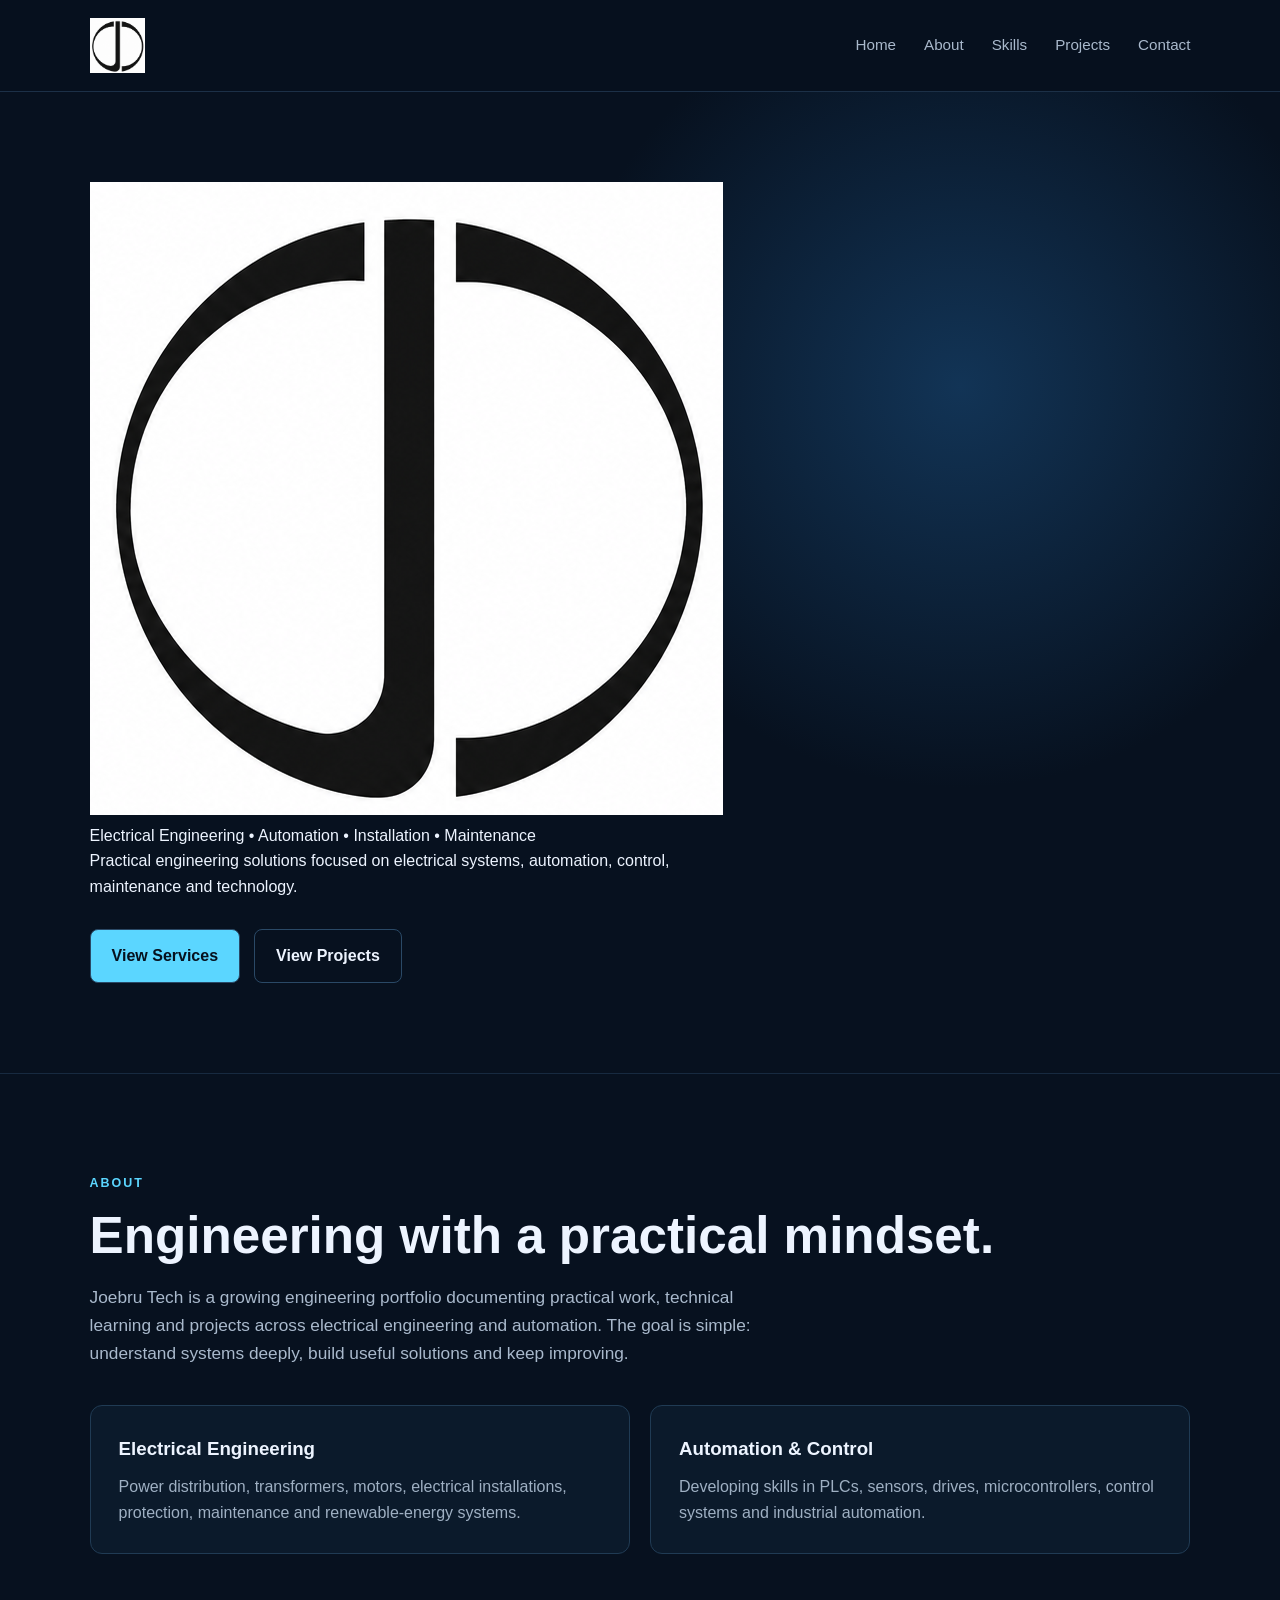
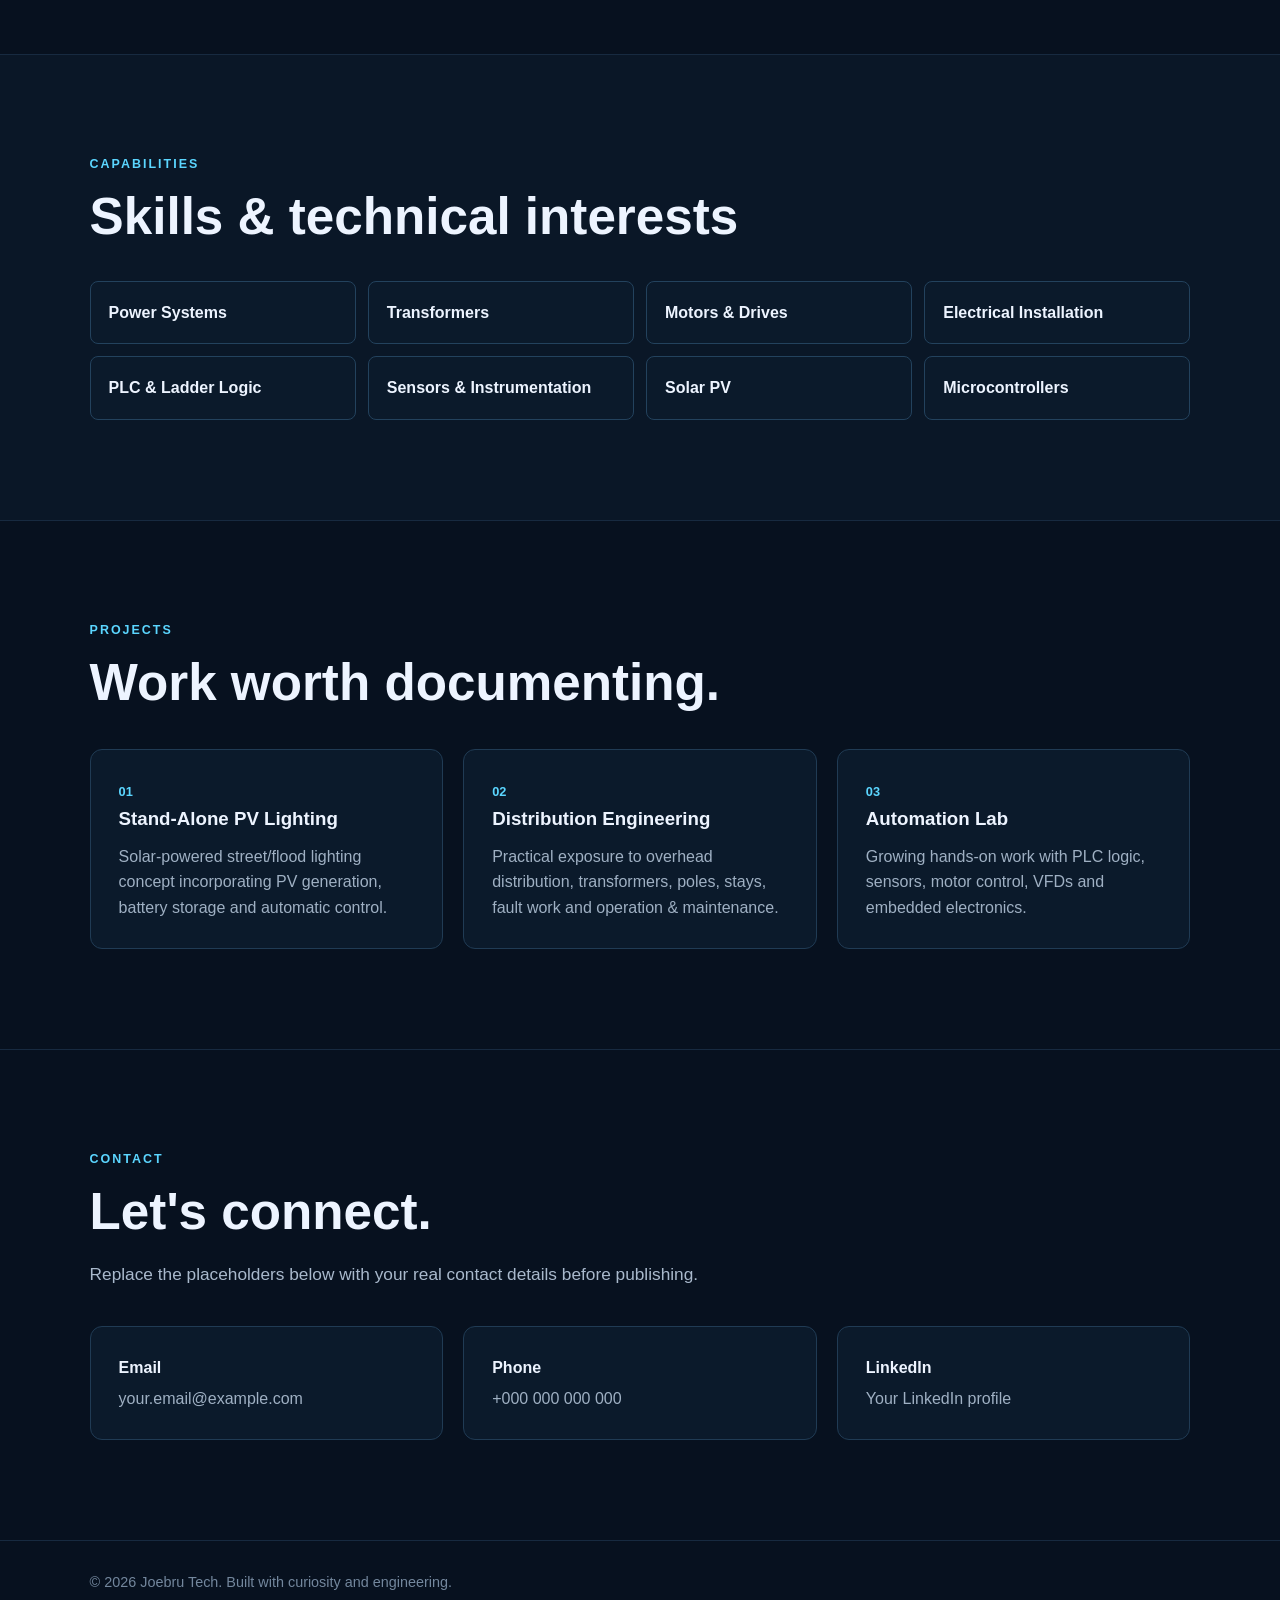
==== index.html @ b3795c92 "Update index.html" ====
<!DOCTYPE html>
<html lang="en">
<head>
  <meta charset="UTF-8">
  <meta name="viewport" content="width=device-width, initial-scale=1.0">
  <meta name="description" content="Joseph Oburu - Electrical Engineering and Automation through Joebru Tech. Explore electrical engineering, automation, installation, maintenance and engineering projects.">
  <title>Joseph Oburu | Joebru Tech - Electrical Engineering & Automation</title>
  <link rel="stylesheet" href="style.css">
</head>
<body>
  <header class="navbar">
  <a href="index.html" class="logo">
    <img src="logo.png" alt="Joseph Oburu - Joebru Tech" class="logo-img">
</a>
    <button class="menu-btn" aria-label="Toggle menu">☰</button>
    <nav id="nav">
      <a href="#home">Home</a>
      <a href="#about">About</a>
      <a href="#skills">Skills</a>
      <a href="#projects">Projects</a>
      <a href="#contact">Contact</a>
    </nav>
  </header>

  <main>
    <section id="home" class="hero">
    <div class="hero-content">

        <img src="logo.png"
             alt="Joseph Oburu - Joebru Tech"
             class="hero-logo">

        <p class="hero-intro">
            Electrical Engineering • Automation • Installation • Maintenance
        </p>

        <p class="hero-description">
            Practical engineering solutions focused on electrical systems,
            automation, control, maintenance and technology.
        </p>

        <div class="buttons">
            <a class="btn primary" href="#services">View Services</a>
            <a class="btn secondary" href="#projects">View Projects</a>
        </div>

    </div>
</section>

    <section id="about" class="section">
      <p class="eyebrow">ABOUT</p>
      <h2>Engineering with a practical mindset.</h2>
      <p class="section-intro">
        Joebru Tech is a growing engineering portfolio documenting practical work,
        technical learning and projects across electrical engineering and automation.
        The goal is simple: understand systems deeply, build useful solutions and keep improving.
      </p>
      <div class="cards two">
        <article class="card">
          <h3>Electrical Engineering</h3>
          <p>Power distribution, transformers, motors, electrical installations, protection, maintenance and renewable-energy systems.</p>
        </article>
        <article class="card">
          <h3>Automation & Control</h3>
          <p>Developing skills in PLCs, sensors, drives, microcontrollers, control systems and industrial automation.</p>
        </article>
      </div>
    </section>

    <section id="skills" class="section alt">
      <p class="eyebrow">CAPABILITIES</p>
      <h2>Skills & technical interests</h2>
      <div class="skill-grid">
        <div class="skill">Power Systems</div>
        <div class="skill">Transformers</div>
        <div class="skill">Motors & Drives</div>
        <div class="skill">Electrical Installation</div>
        <div class="skill">PLC & Ladder Logic</div>
        <div class="skill">Sensors & Instrumentation</div>
        <div class="skill">Solar PV</div>
        <div class="skill">Microcontrollers</div>
      </div>
    </section>

    <section id="projects" class="section">
      <p class="eyebrow">PROJECTS</p>
      <h2>Work worth documenting.</h2>
      <div class="project-grid">
        <article class="project">
          <span class="number">01</span>
          <h3>Stand-Alone PV Lighting</h3>
          <p>Solar-powered street/flood lighting concept incorporating PV generation, battery storage and automatic control.</p>
        </article>
        <article class="project">
          <span class="number">02</span>
          <h3>Distribution Engineering</h3>
          <p>Practical exposure to overhead distribution, transformers, poles, stays, fault work and operation & maintenance.</p>
        </article>
        <article class="project">
          <span class="number">03</span>
          <h3>Automation Lab</h3>
          <p>Growing hands-on work with PLC logic, sensors, motor control, VFDs and embedded electronics.</p>
        </article>
      </div>
    </section>

    <section id="contact" class="section contact">
      <p class="eyebrow">CONTACT</p>
      <h2>Let's connect.</h2>
      <p class="section-intro">Replace the placeholders below with your real contact details before publishing.</p>
      <div class="contact-grid">
        <a href="mailto:your.email@example.com" class="contact-item">
          <strong>Email</strong><span>your.email@example.com</span>
        </a>
        <a href="tel:+000000000000" class="contact-item">
          <strong>Phone</strong><span>+000 000 000 000</span>
        </a>
        <a href="#" class="contact-item">
          <strong>LinkedIn</strong><span>Your LinkedIn profile</span>
        </a>
      </div>
    </section>
  </main>

  <footer>
    <p>© <span id="year"></span> Joebru Tech. Built with curiosity and engineering.</p>
  </footer>

  <script src="script.js"></script>
</body>
</html>
---- style.css ----
* { box-sizing: border-box; margin: 0; padding: 0; }
html { scroll-behavior: smooth; }
body {
  font-family: Arial, Helvetica, sans-serif;
  background: #07111f;
  color: #edf4ff;
  line-height: 1.6;
}
a { color: inherit; text-decoration: none; }
.navbar {
  position: sticky; top: 0; z-index: 10;
  display: flex; align-items: center; justify-content: space-between;
  padding: 18px 7%;
  background: rgba(7,17,31,.92);
  border-bottom: 1px solid #1c3047;
  backdrop-filter: blur(12px);
}
.logo {
    font-size: 1.35rem;
    font-weight: 800;
    letter-spacing: .5px;
}

.logo img {
    width: 55px;
    height: 55px;
    object-fit: contain;
    display: block;
}
.logo span { color: #5bd6ff; }
nav { display: flex; gap: 28px; }
nav a { color: #a9b9cc; font-size: .95rem; }
nav a:hover { color: #5bd6ff; }
.menu-btn { display: none; background: none; border: 0; color: white; font-size: 1.6rem; }
.hero {
  min-height: 88vh; padding: 90px 7%;
  display: grid; grid-template-columns: 1.15fr .85fr;
  gap: 60px; align-items: center;
  background: radial-gradient(circle at 75% 30%, #123456 0, transparent 34%);
}
.eyebrow { color: #5bd6ff; font-size: .78rem; font-weight: 800; letter-spacing: 2px; margin-bottom: 14px; }
h1 { font-size: clamp(2.7rem, 6vw, 5.2rem); line-height: 1.03; max-width: 850px; }
h1 span { color: #5bd6ff; }
h2 { font-size: clamp(2rem, 4vw, 3.2rem); line-height: 1.1; margin-bottom: 20px; }
.lead, .section-intro { color: #a9b9cc; max-width: 700px; font-size: 1.08rem; }
.buttons { display: flex; gap: 14px; margin-top: 30px; flex-wrap: wrap; }
.btn { padding: 13px 21px; border-radius: 8px; font-weight: 700; border: 1px solid #2a4966; }
.primary { background: #5bd6ff; color: #06111e; }
.secondary { background: transparent; }
.hero-card {
  background: #0b1a2b; border: 1px solid #23425d; border-radius: 14px;
  padding: 28px; box-shadow: 0 20px 60px rgba(0,0,0,.25);
}
.terminal-top { display: flex; gap: 7px; margin-bottom: 25px; }
.terminal-top span { width: 10px; height: 10px; border-radius: 50%; background: #46617b; }
pre { white-space: pre-wrap; color: #b8d8ea; font-size: .95rem; }
.section { padding: 100px 7%; border-top: 1px solid #172a40; }
.section.alt { background: #0a1727; }
.cards.two, .project-grid, .contact-grid { display: grid; grid-template-columns: repeat(3, 1fr); gap: 20px; margin-top: 38px; }
.cards.two { grid-template-columns: repeat(2, 1fr); }
.card, .project, .contact-item {
  padding: 28px; background: #0b1a2b; border: 1px solid #203b54; border-radius: 12px;
}
.card h3, .project h3 { margin-bottom: 10px; }
.card p, .project p { color: #9fb0c3; }
.skill-grid { display: grid; grid-template-columns: repeat(4, 1fr); gap: 12px; margin-top: 35px; }
.skill { padding: 18px; border: 1px solid #23425d; background: #0b1a2b; border-radius: 8px; font-weight: 700; }
.number { color: #5bd6ff; font-weight: 800; font-size: .8rem; }
.contact-item { display: flex; flex-direction: column; gap: 5px; }
.contact-item span { color: #9fb0c3; }
footer { padding: 30px 7%; color: #73879d; border-top: 1px solid #172a40; font-size: .9rem; }
@media (max-width: 800px) {
  .menu-btn { display: block; }
  nav { display: none; position: absolute; top: 65px; left: 0; right: 0; padding: 20px 7%; background: #07111f; flex-direction: column; }
  nav.open { display: flex; }
  .hero { grid-template-columns: 1fr; padding-top: 65px; }
  .cards.two, .project-grid, .contact-grid, .skill-grid { grid-template-columns: 1fr; }
}
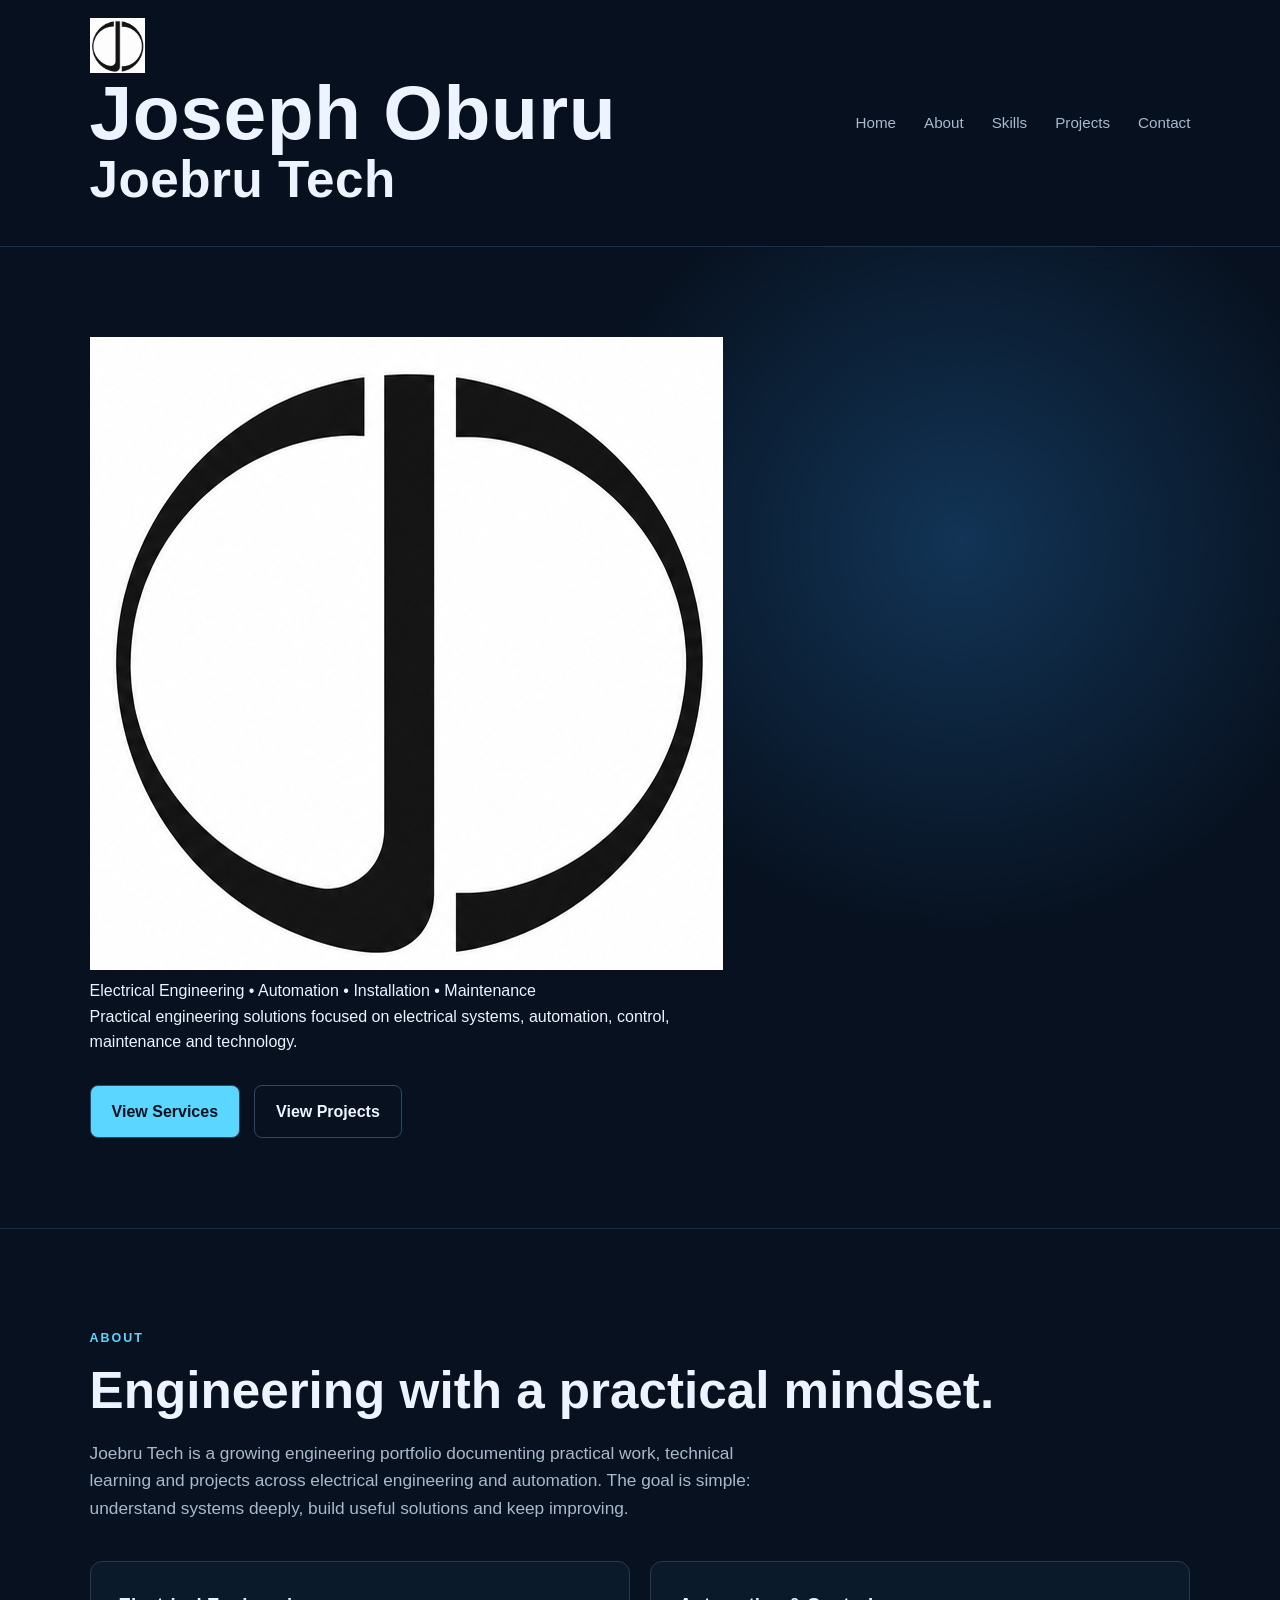
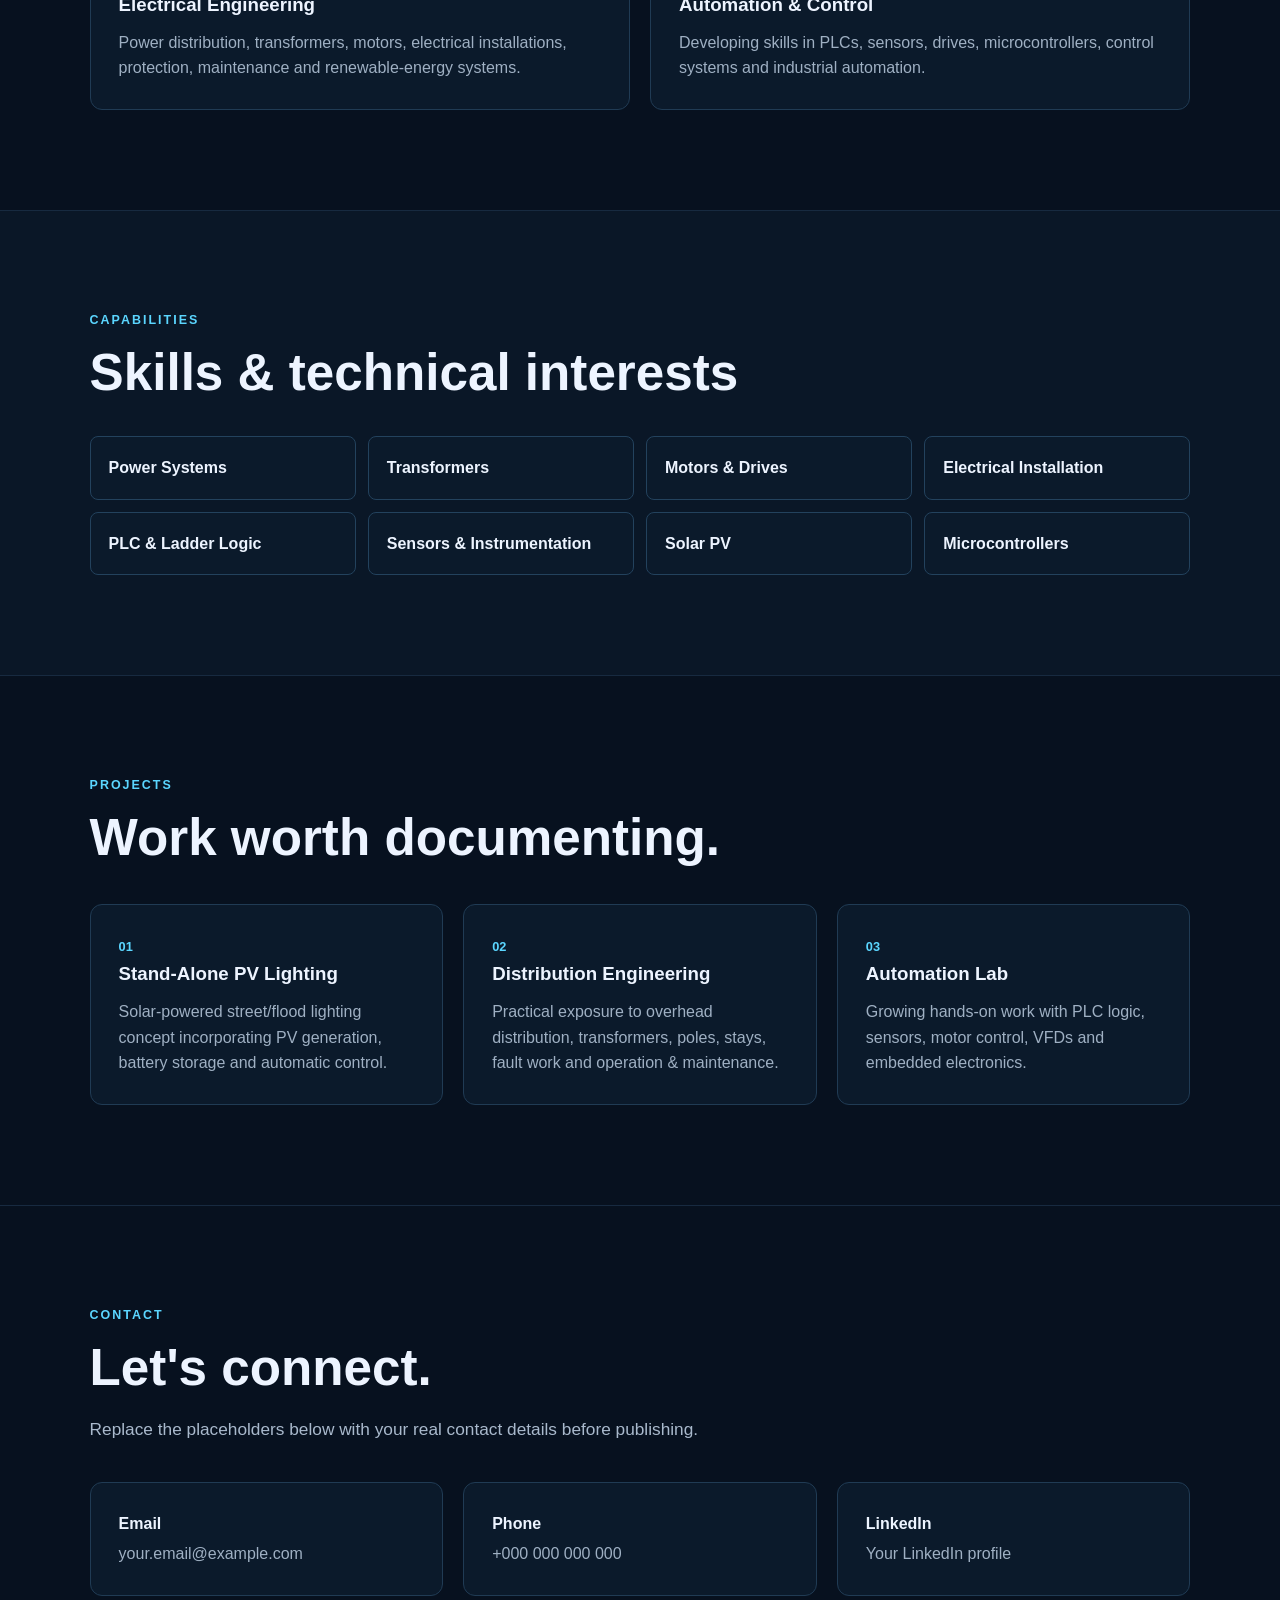
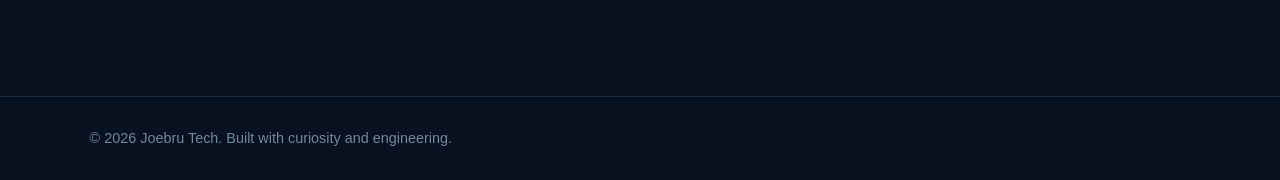
==== commit 12dc8878: "Refactor logo section to include hero branding Updated logo section with hero branding and headings." ====
--- a/index.html
+++ b/index.html
@@ -10,7 +10,14 @@
 <body>
   <header class="navbar">
   <a href="index.html" class="logo">
-    <img src="logo.png" alt="Joseph Oburu - Joebru Tech" class="logo-img">
+   <div class="hero-brand">
+    <img src="logo.png"
+         alt="Joseph Oburu - Joebru Tech"
+         class="hero-logo">
+
+    <h1>Joseph Oburu</h1>
+    <h2>Joebru Tech</h2>
+</div> 
 </a>
     <button class="menu-btn" aria-label="Toggle menu">☰</button>
     <nav id="nav">
--- a/style.css
+++ b/style.css
@@ -75,4 +75,109 @@
   nav.open { display: flex; }
   .hero { grid-template-columns: 1fr; padding-top: 65px; }
   .cards.two, .project-grid, .contact-grid, .skill-grid { grid-template-columns: 1fr; }
+  /* =========================
+   JOEBRU TECH HOME PAGE
+   ========================= */
+
+.hero {
+    min-height: calc(100vh - 70px);
+    display: flex;
+    align-items: center;
+    justify-content: center;
+    text-align: center;
+    padding: 60px 20px;
+    background: #ffffff;
 }
+
+.hero-content {
+    width: 100%;
+    max-width: 1000px;
+    margin: 0 auto;
+}
+
+.hero-logo {
+    display: block;
+    width: min(720px, 90vw);
+    height: auto;
+    margin: 0 auto 30px;
+    object-fit: contain;
+}
+
+.hero-intro {
+    font-size: 1.15rem;
+    font-weight: 600;
+    letter-spacing: 0.08em;
+    margin: 10px auto;
+    color: #222;
+}
+
+.hero-description {
+    max-width: 700px;
+    margin: 15px auto 30px;
+    line-height: 1.7;
+    color: #555;
+}
+
+.buttons {
+    display: flex;
+    justify-content: center;
+    gap: 15px;
+    flex-wrap: wrap;
+}
+
+.btn {
+    display: inline-block;
+    padding: 12px 24px;
+    text-decoration: none;
+    border-radius: 5px;
+    transition: 0.3s ease;
+}
+
+.btn.primary {
+    background: #111;
+    color: #fff;
+}
+
+.btn.secondary {
+    border: 1px solid #111;
+    color: #111;
+    background: #fff;
+}
+
+.btn:hover {
+    transform: translateY(-2px);
+}
+
+/* Mobile */
+@media (max-width: 600px) {
+
+    .hero {
+        min-height: calc(100vh - 60px);
+        padding: 40px 15px;
+    }
+
+    .hero-logo {
+        width: 94vw;
+        max-width: 520px;
+        margin-bottom: 20px;
+    }
+
+    .hero-intro {
+        font-size: 0.9rem;
+        letter-spacing: 0.04em;
+    }
+
+    .hero-description {
+        font-size: 0.95rem;
+    }
+
+    .buttons {
+        flex-direction: column;
+        align-items: center;
+    }
+
+    .btn {
+        width: 200px;
+    }
+}
+}
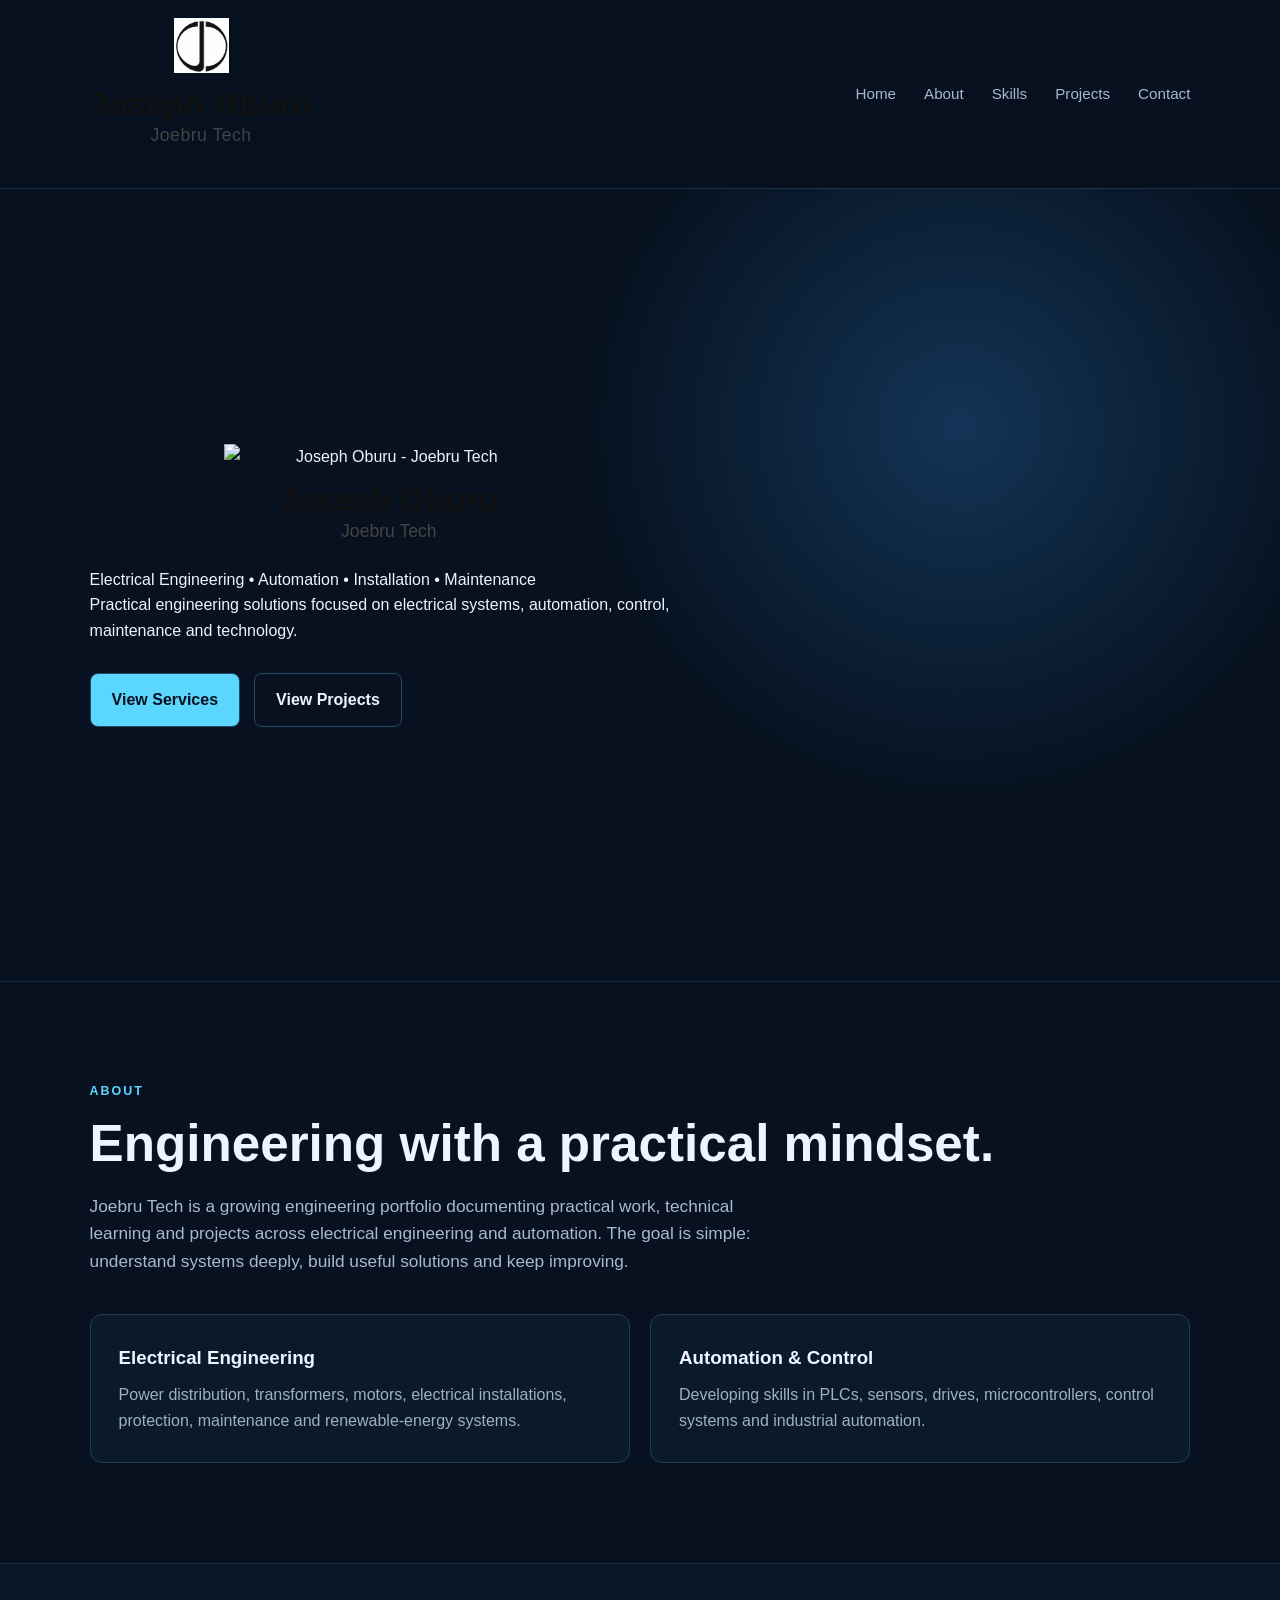
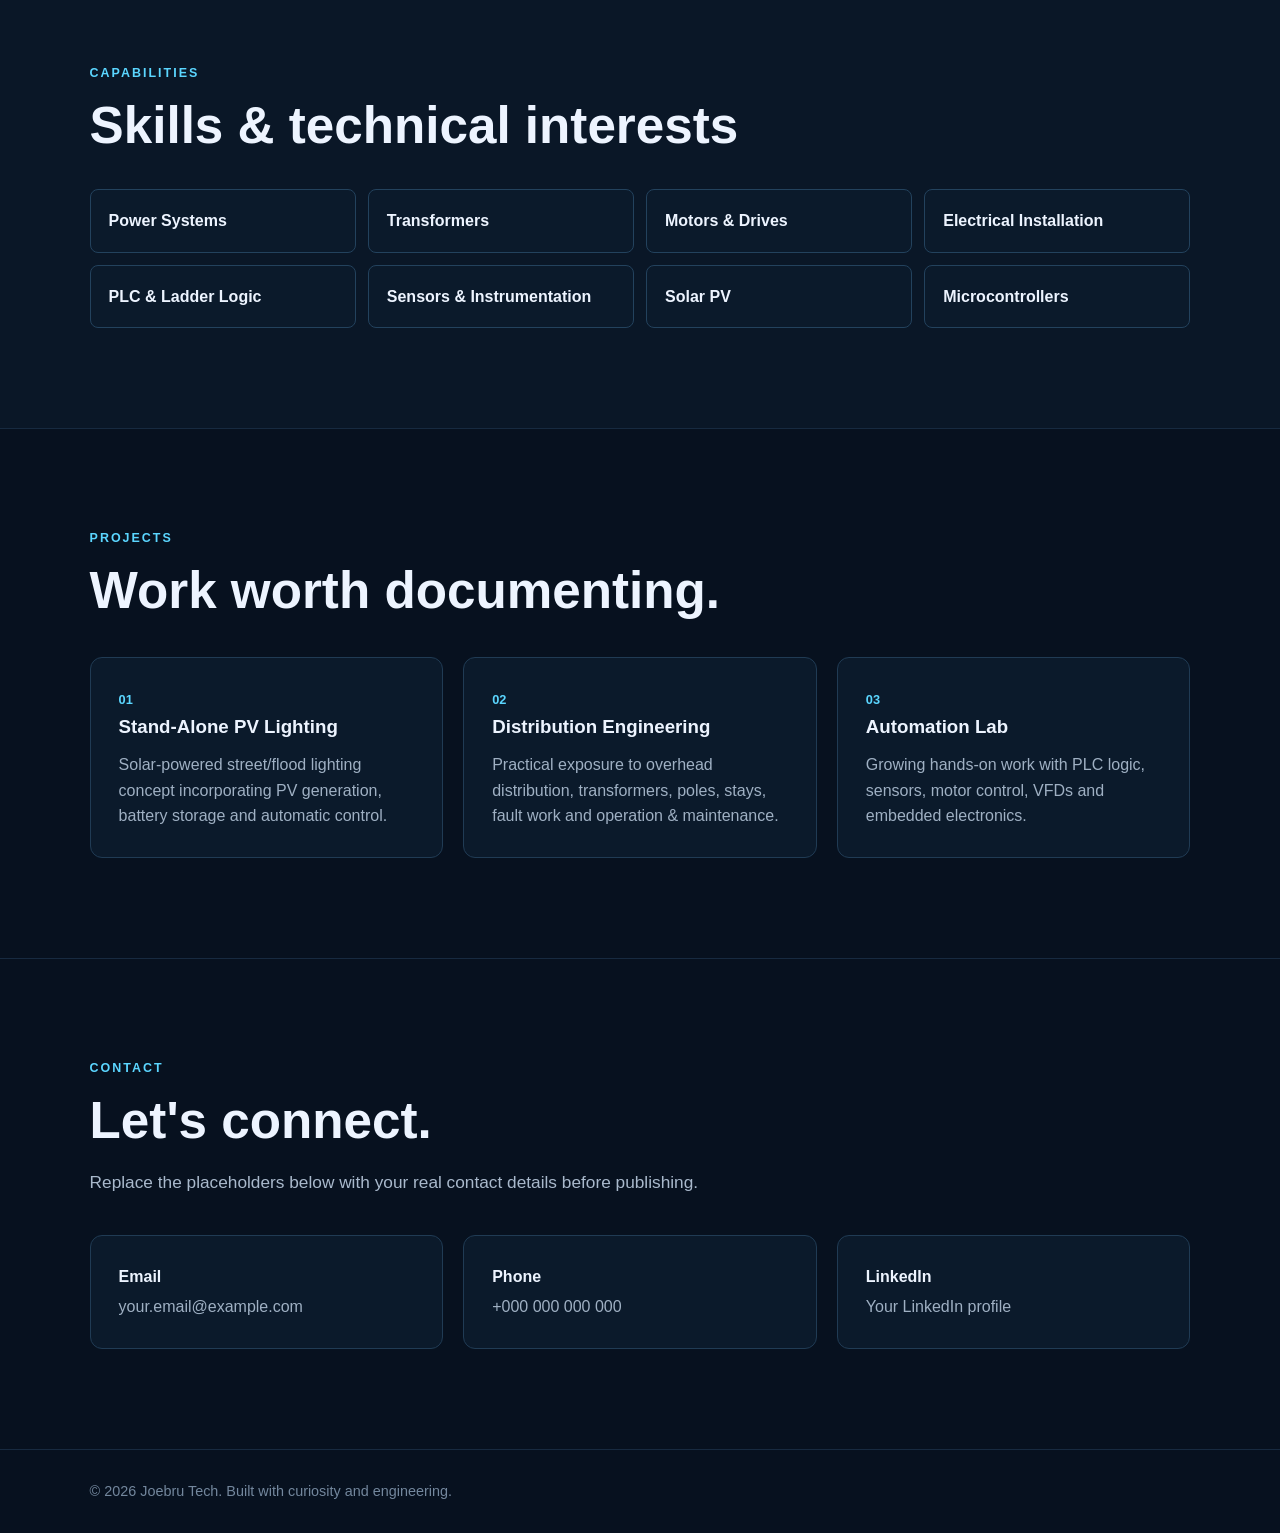
==== commit b49d2685: "Update logo path and restructure hero section" ====
--- a/index.html
+++ b/index.html
@@ -31,11 +31,20 @@
 
   <main>
     <section id="home" class="hero">
+
     <div class="hero-content">
 
-        <img src="logo.png"
-             alt="Joseph Oburu - Joebru Tech"
-             class="hero-logo">
+        <div class="hero-brand">
+
+            <img src="images/logo.png"
+                 alt="Joseph Oburu - Joebru Tech"
+                 class="hero-logo">
+
+            <h1>Joseph Oburu</h1>
+
+            <h2>Joebru Tech</h2>
+
+        </div>
 
         <p class="hero-intro">
             Electrical Engineering • Automation • Installation • Maintenance
@@ -47,13 +56,20 @@
         </p>
 
         <div class="buttons">
-            <a class="btn primary" href="#services">View Services</a>
-            <a class="btn secondary" href="#projects">View Projects</a>
+
+            <a class="btn primary" href="#services">
+                View Services
+            </a>
+
+            <a class="btn secondary" href="#projects">
+                View Projects
+            </a>
+
         </div>
 
     </div>
+
 </section>
-
     <section id="about" class="section">
       <p class="eyebrow">ABOUT</p>
       <h2>Engineering with a practical mindset.</h2>
--- a/style.css
+++ b/style.css
@@ -181,3 +181,76 @@
     }
 }
 }
+.hero-brand {
+    text-align: center;
+}
+
+.hero-logo {
+    display: block;
+    width: 330px;
+    max-width: 70vw;
+    height: auto;
+    margin: 0 auto 15px;
+}
+
+.hero-brand h1 {
+    margin: 5px 0;
+    font-size: 2rem;
+    font-weight: 700;
+    color: #111;
+}
+
+.hero-brand h2 {
+    margin: 0 0 25px;
+    font-size: 1.1rem;
+    font-weight: 500;
+    color: #444;
+}
+
+@media (max-width: 600px) {
+    .hero-logo {
+        width: 300px;
+        max-width: 75vw;
+    }
+
+    .hero-brand h1 {
+        font-size: 1.7rem;
+    }
+
+    .hero-brand h2 {
+        font-size: 1rem;
+    }
+}
+/* Navbar branding */
+.navbar .logo-text,
+.navbar .logo-text .name,
+.navbar .logo-text .brand {
+    color: #ffffff;
+}
+
+.navbar .logo-text .name {
+    font-weight: 700;
+}
+
+.navbar .logo-text .brand {
+    font-weight: 500;
+}
+.navbar .logo-mark img {
+    width: 55px;
+    height: 55px;
+    object-fit: contain;
+}
+.hero-brand h1 {
+    margin: 5px 0;
+    color: #111111;
+    font-size: 2rem;
+}
+
+.hero-brand h2 {
+    margin: 0 0 25px;
+    color: #444444;
+    font-size: 1.1rem;
+    font-weight: 500;
+}
+
+
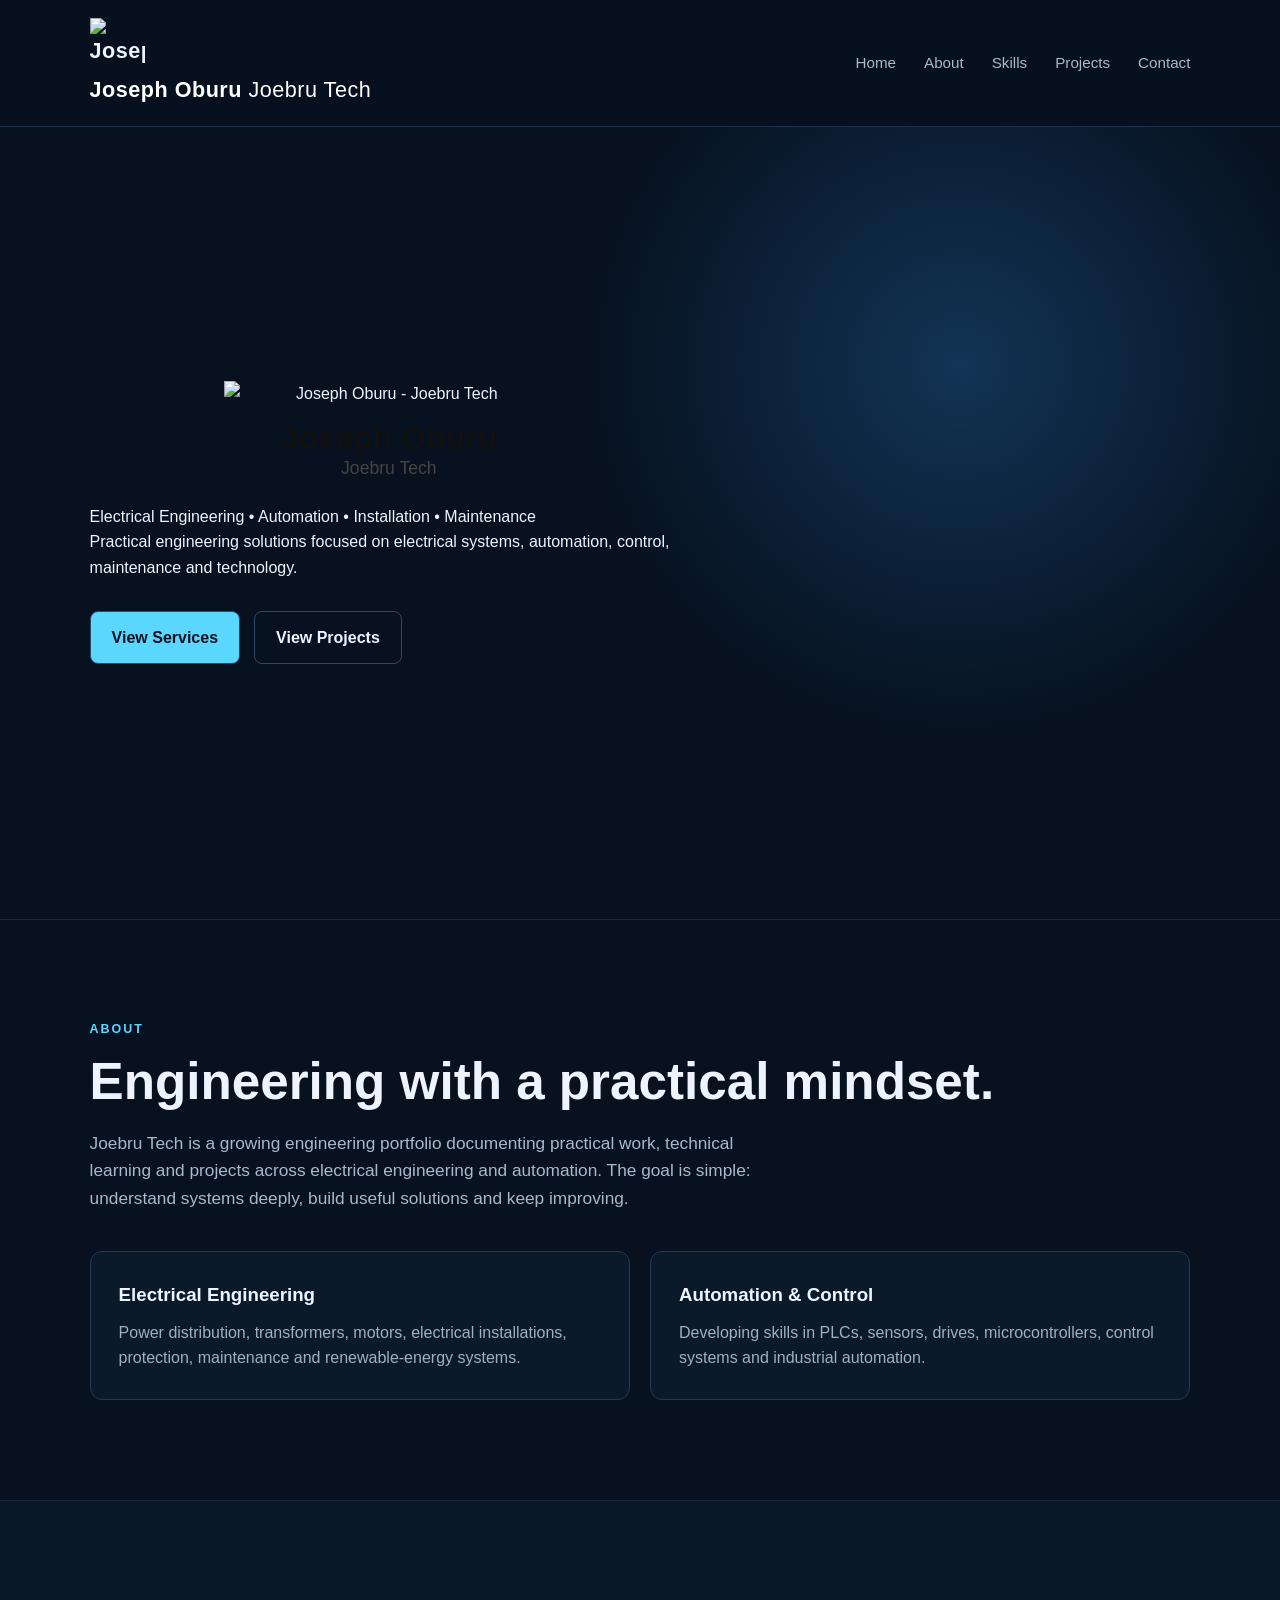
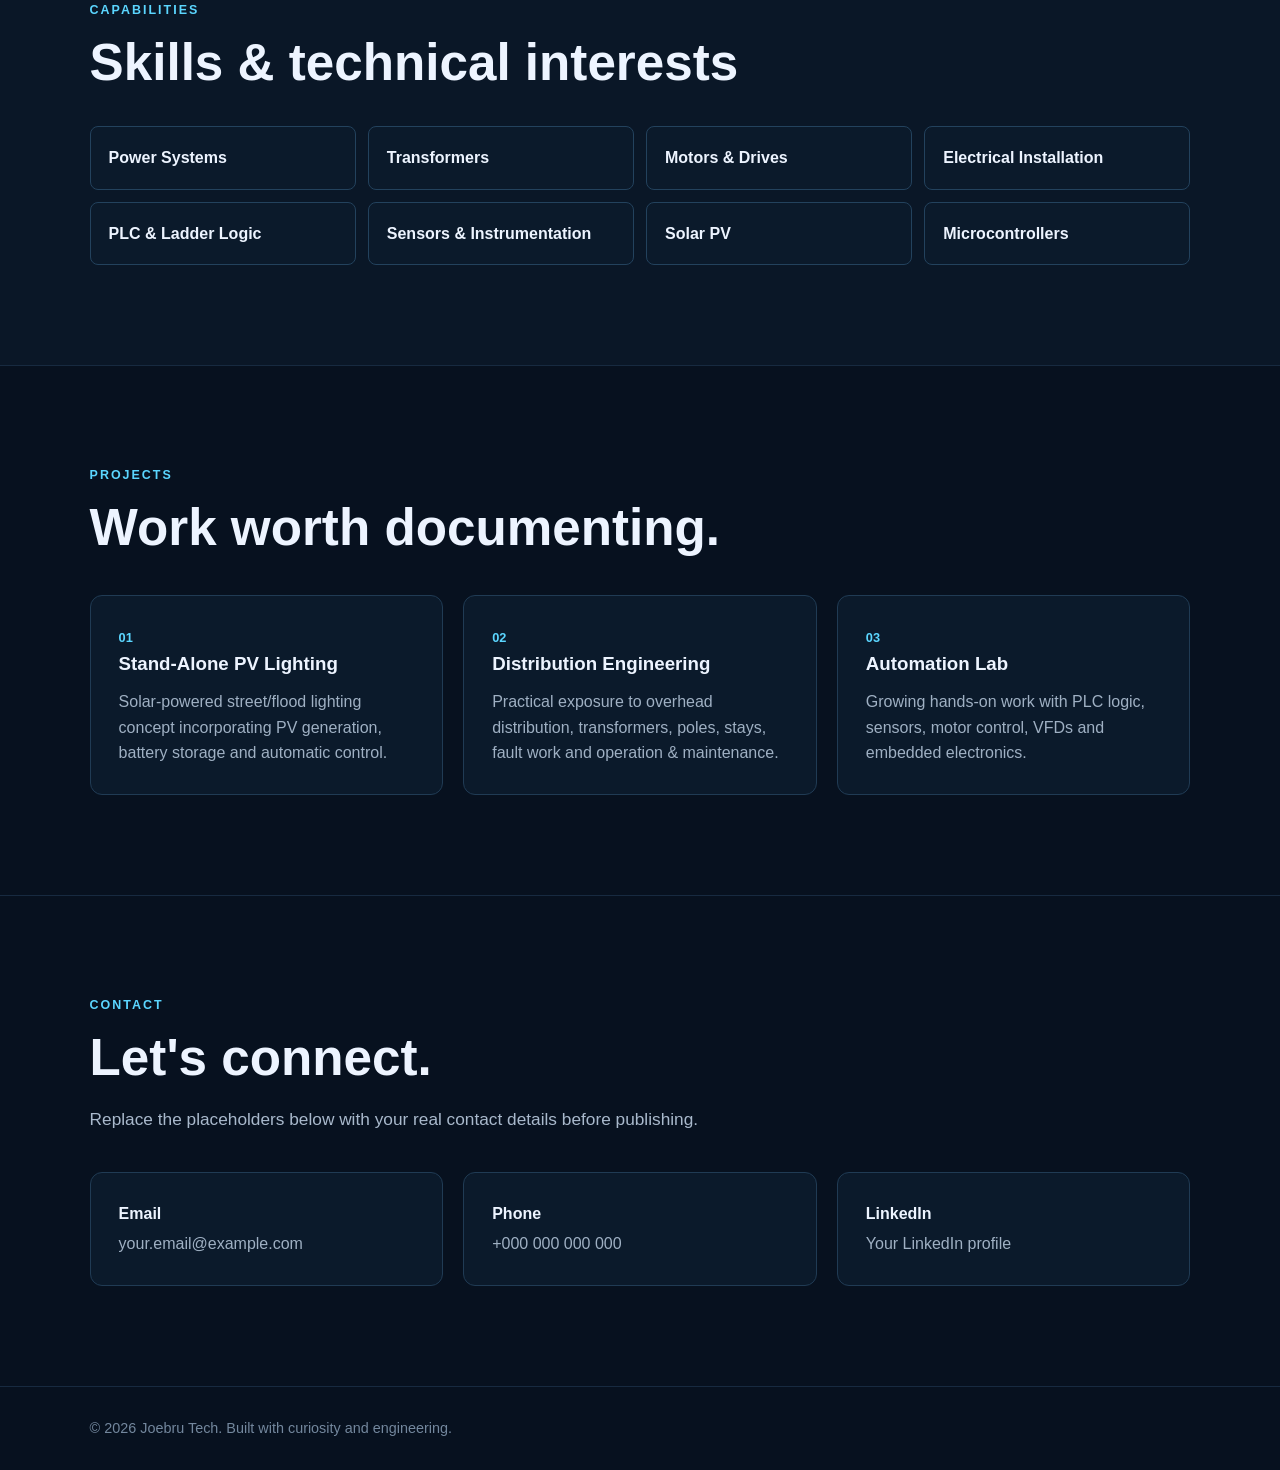
==== commit da2ed4df: "Update logo section and improve structure" ====
--- a/index.html
+++ b/index.html
@@ -9,15 +9,15 @@
 </head>
 <body>
   <header class="navbar">
-  <a href="index.html" class="logo">
-   <div class="hero-brand">
-    <img src="logo.png"
-         alt="Joseph Oburu - Joebru Tech"
-         class="hero-logo">
+  <a href="#home" class="logo">
+    <div class="logo-mark">
+        <img src="images/logo.png" alt="Joseph Oburu - Joebru Tech" class="logo-img">
+    </div>
 
-    <h1>Joseph Oburu</h1>
-    <h2>Joebru Tech</h2>
-</div> 
+    <div class="logo-text">
+        <span class="name">Joseph Oburu</span>
+        <span class="brand">Joebru Tech</span>
+    </div>
 </a>
     <button class="menu-btn" aria-label="Toggle menu">☰</button>
     <nav id="nav">
--- a/style.css
+++ b/style.css
@@ -252,5 +252,52 @@
     font-size: 1.1rem;
     font-weight: 500;
 }
-
-
+<section id="home" class="hero">
+
+    <div class="hero-content">
+
+        <div class="hero-brand">
+
+            <img src="images/logo.png"
+                 alt="Joseph Oburu - Joebru Tech"
+                 class="hero-logo">
+
+            <h1>Joseph Oburu</h1>
+
+            <h2>Joebru Tech</h2>
+
+        </div>
+
+        <p class="hero-intro">
+            Electrical Engineering • Automation • Installation • Maintenance
+        </p>
+
+        <p class="hero-description">
+            Practical engineering solutions focused on electrical systems,
+            automation, control, maintenance and technology.
+        </p>
+
+        <div class="buttons">
+
+            <a class="btn primary" href="#services">
+                View Services
+            </a>
+
+            <a class="btn secondary" href="#projects">
+                View Projects
+            </a>
+
+        </div>
+
+    </div>
+
+</section>
+
+
+
+
+
+
+
+
+
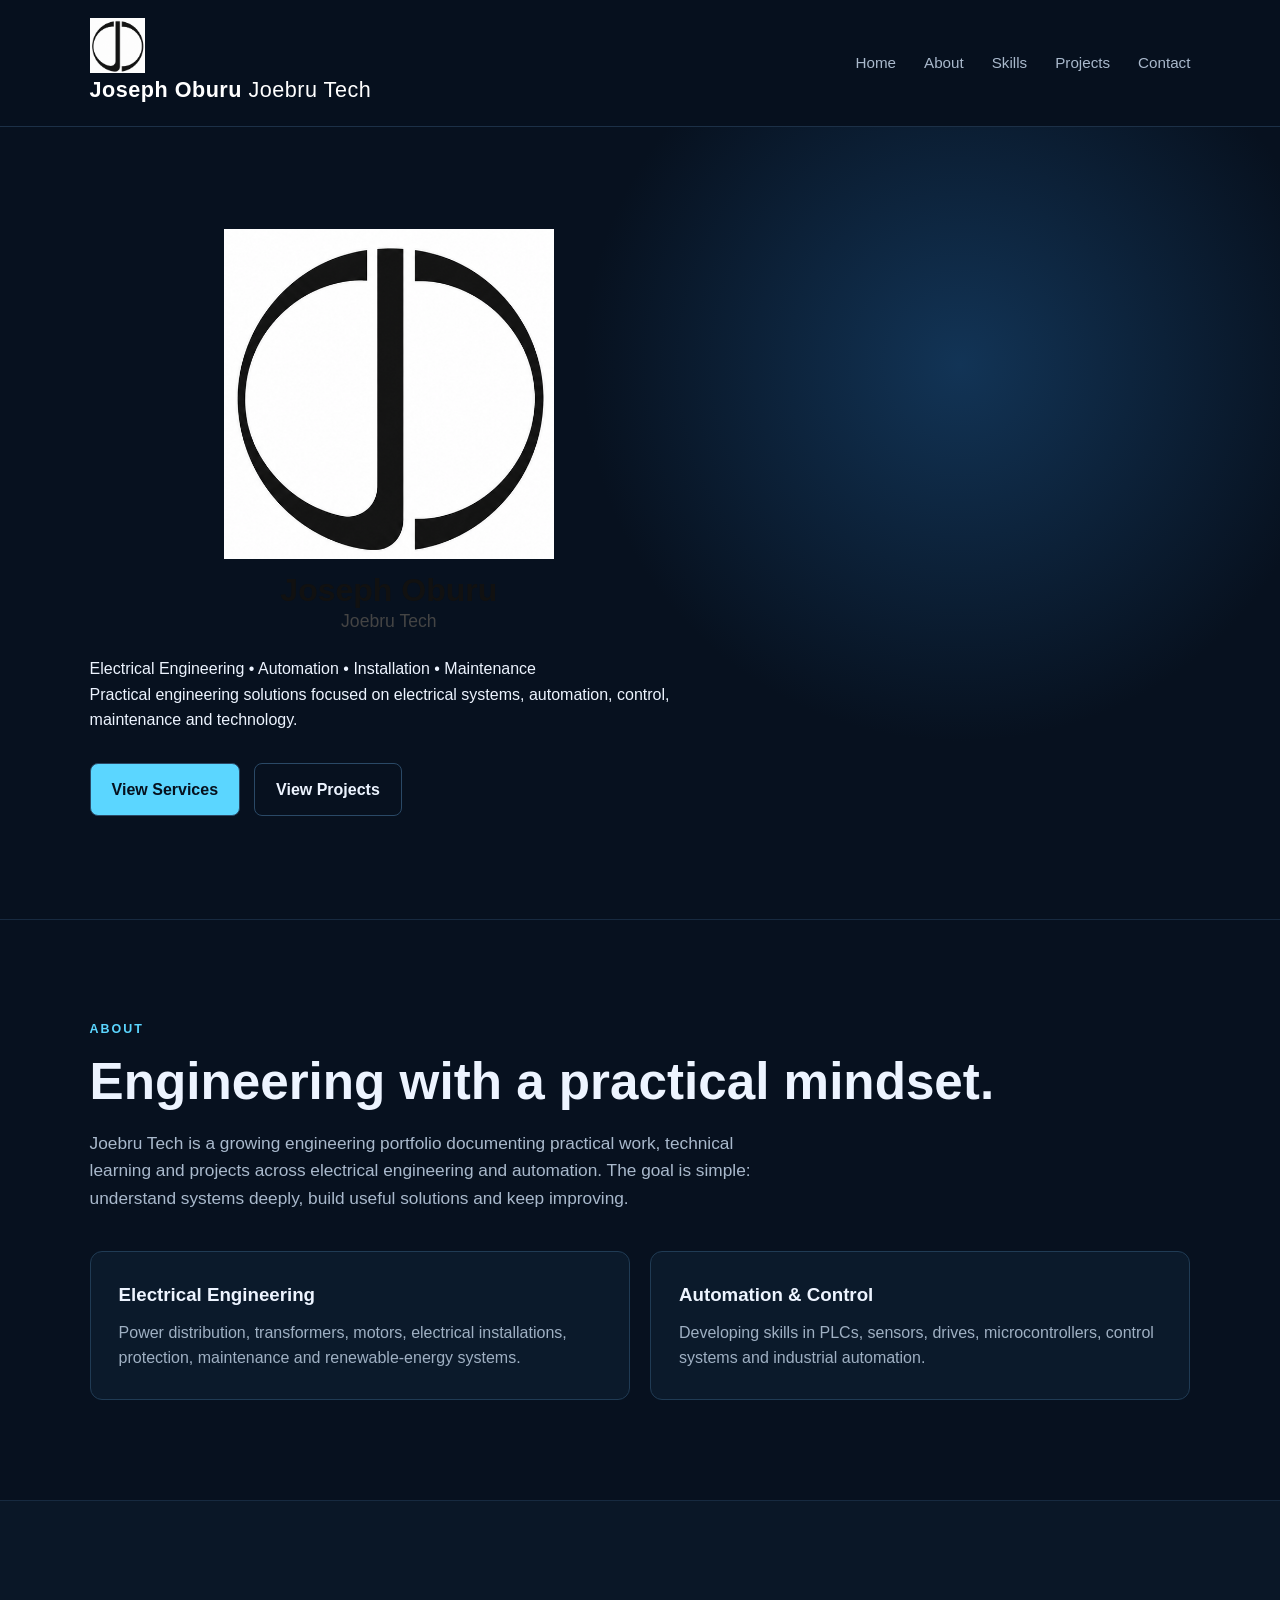
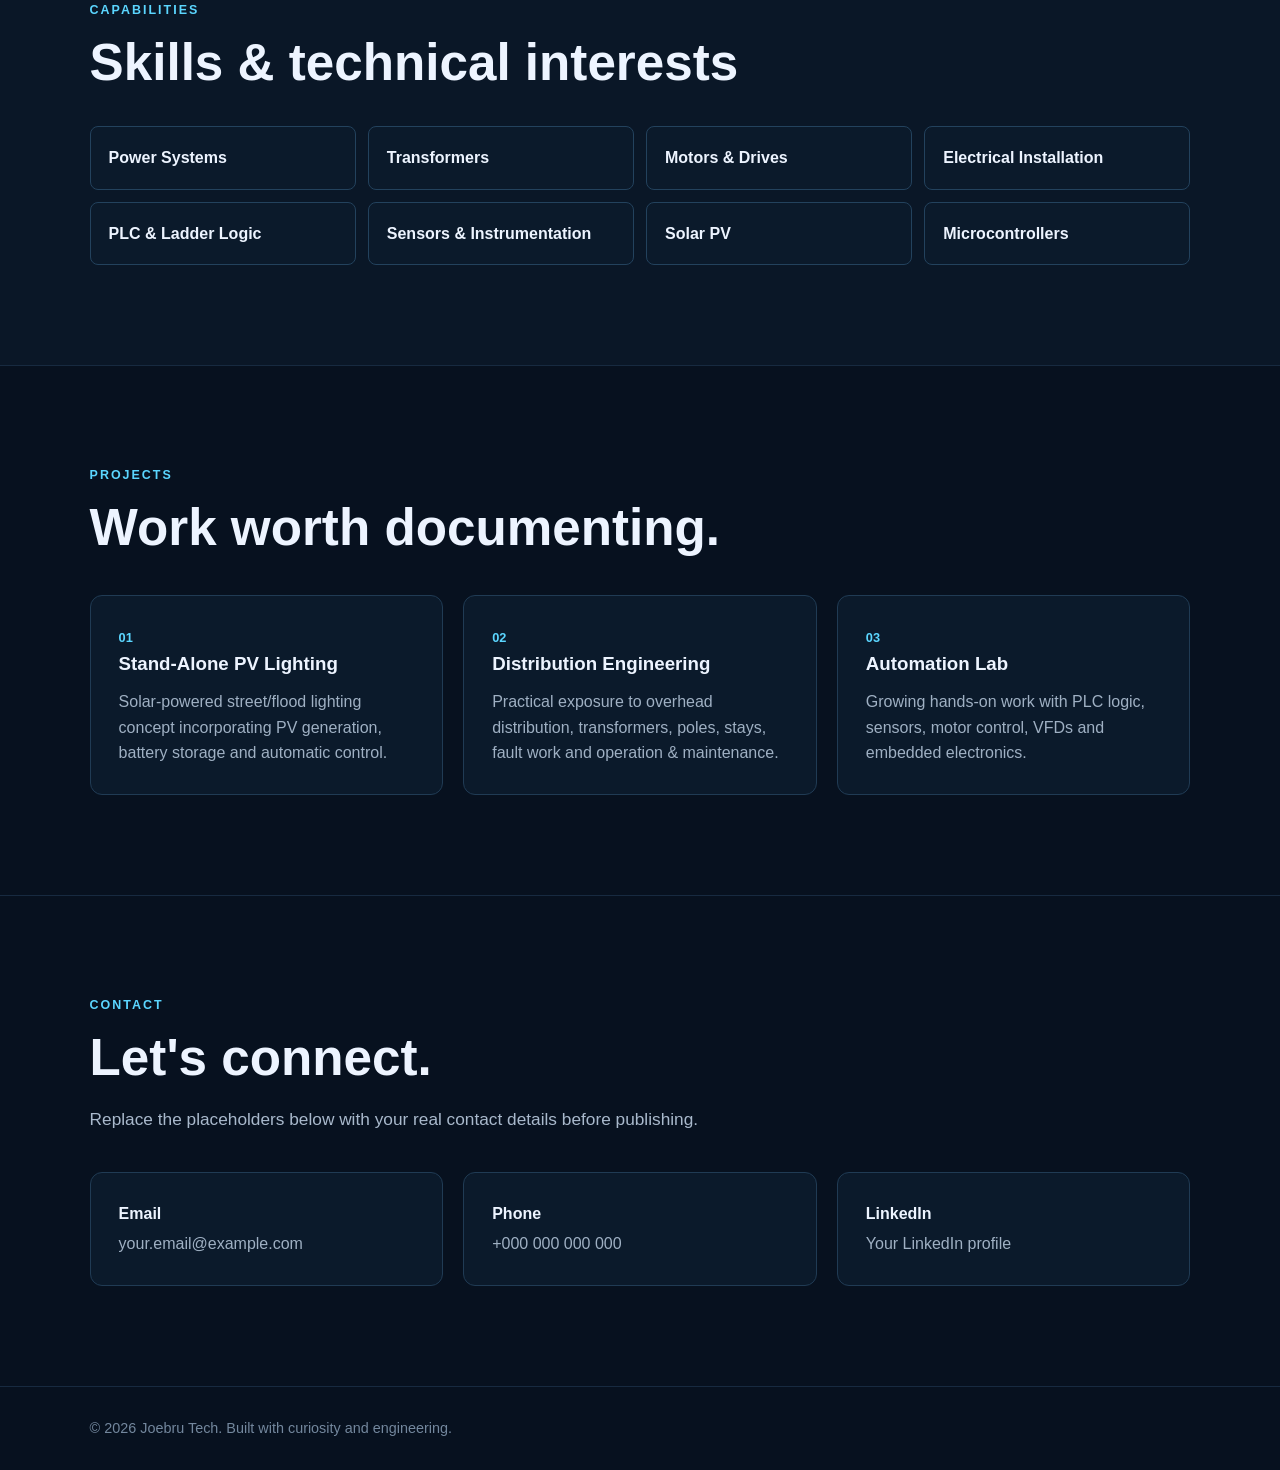
==== commit 4efde41e: "Update index.html" ====
--- a/index.html
+++ b/index.html
@@ -11,7 +11,7 @@
   <header class="navbar">
   <a href="#home" class="logo">
     <div class="logo-mark">
-        <img src="images/logo.png" alt="Joseph Oburu - Joebru Tech" class="logo-img">
+        <img src="logo.png" alt="Joseph Oburu - Joebru Tech" class="logo-img">
     </div>
 
     <div class="logo-text">
@@ -36,7 +36,7 @@
 
         <div class="hero-brand">
 
-            <img src="images/logo.png"
+            <img src="logo.png"
                  alt="Joseph Oburu - Joebru Tech"
                  class="hero-logo">
 
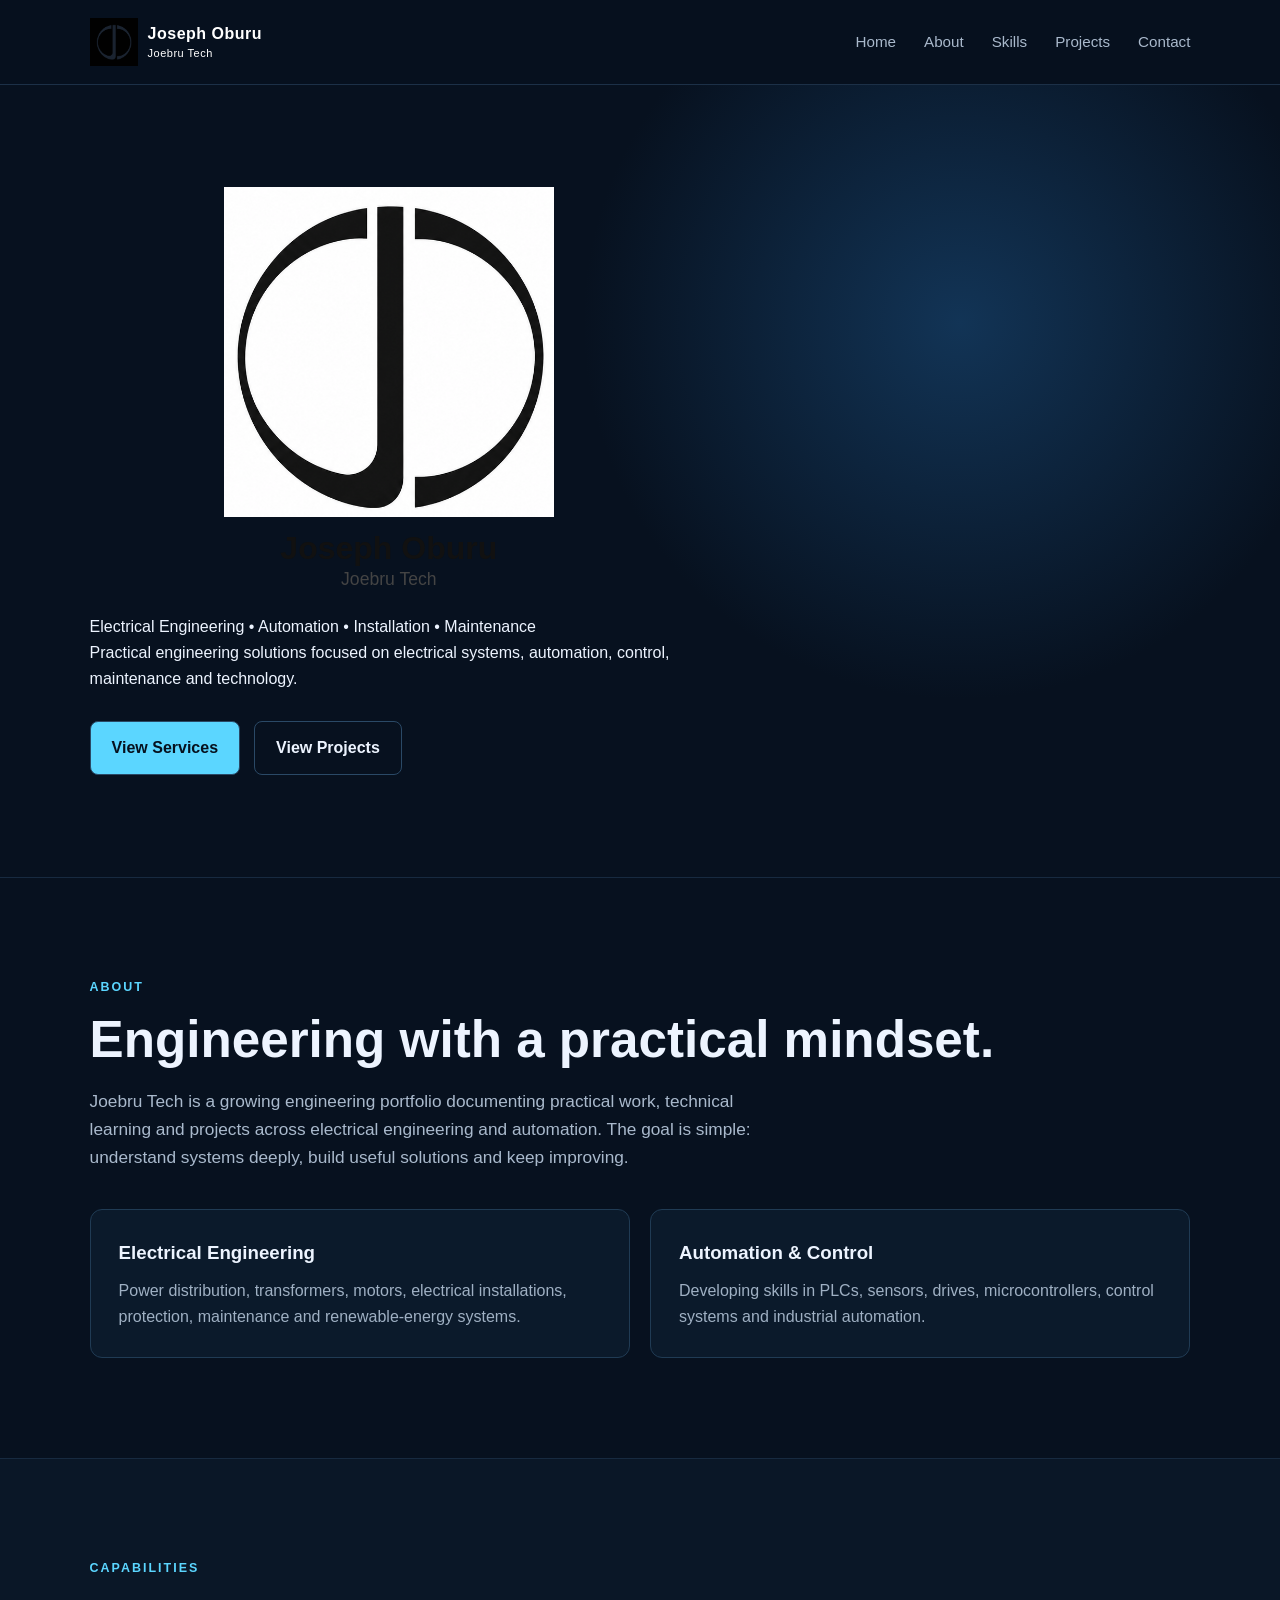
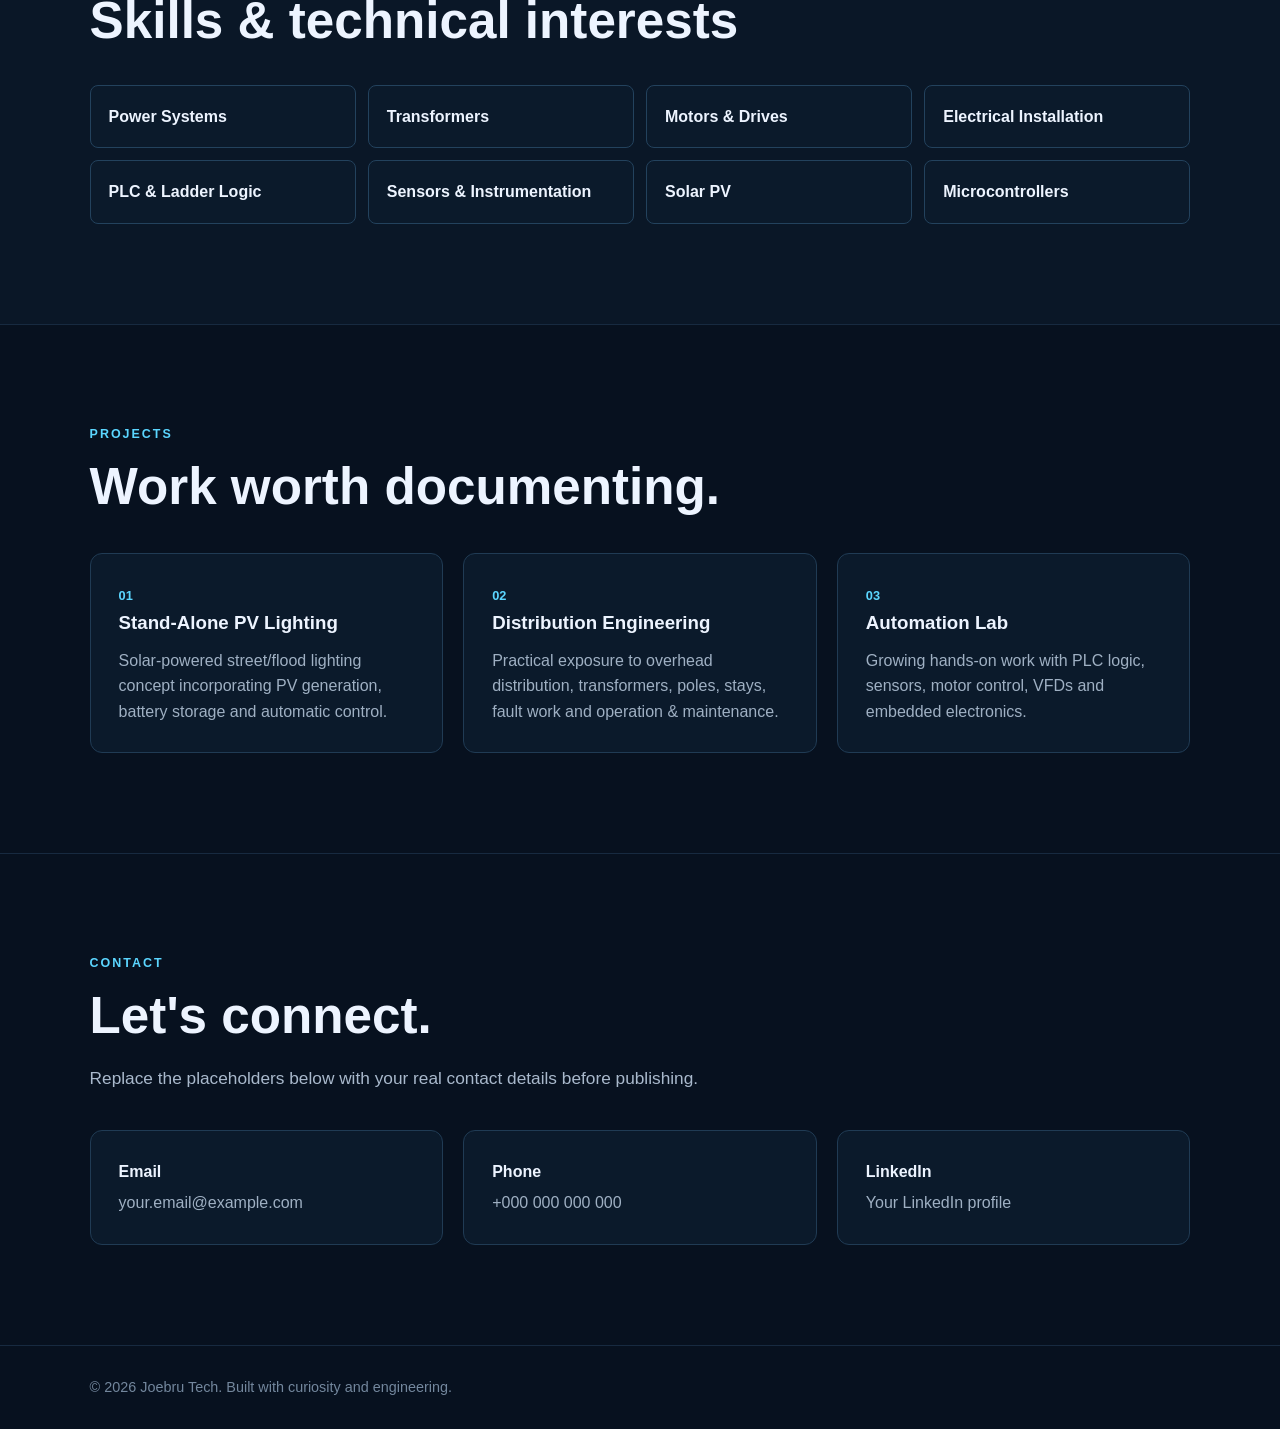
==== commit 648f85ea: "Update index.html" ====
--- a/index.html
+++ b/index.html
@@ -36,7 +36,7 @@
 
         <div class="hero-brand">
 
-            <img src="logo.png"
+            <img src="logo.png2"
                  alt="Joseph Oburu - Joebru Tech"
                  class="hero-logo">
 
--- a/style.css
+++ b/style.css
@@ -292,12 +292,126 @@
     </div>
 
 </section>
-
-
-
-
-
-
-
-
-
+/* FINAL NAVBAR BRANDING */
+
+.navbar .logo {
+    display: flex;
+    align-items: center;
+    gap: 10px;
+}
+
+.navbar .logo-mark {
+    width: 48px;
+    height: 48px;
+    flex-shrink: 0;
+}
+
+.navbar .logo-img {
+    width: 48px;
+    height: 48px;
+    object-fit: contain;
+}
+
+.navbar .logo-text {
+    display: flex;
+    flex-direction: column;
+    justify-content: center;
+    line-height: 1.2;
+}
+
+.navbar .logo-text .name {
+    display: block;
+    color: #ffffff !important;
+    font-size: 15px;
+    font-weight: 700;
+}
+
+.navbar .logo-text .brand {
+    display: block;
+    color: #ffffff !important;
+    font-size: 11px;
+    font-weight: 400;
+    margin-top: 2px;
+}
+@media (max-width: 600px) {
+
+    .navbar .logo-mark {
+        width: 45px;
+        height: 45px;
+    }
+
+    .navbar .logo-img {
+        width: 45px;
+        height: 45px;
+    }
+
+    .navbar .logo-text .name {
+        font-size: 14px;
+    }
+
+    .navbar .logo-text .brand {
+        font-size: 10px;
+    }
+}
+/* NAVBAR BRANDING FIX */
+
+.navbar .logo {
+    display: flex !important;
+    align-items: center !important;
+    gap: 10px !important;
+}
+
+.navbar .logo-mark {
+    width: 48px !important;
+    height: 48px !important;
+    flex-shrink: 0 !important;
+}
+
+.navbar .logo-mark img {
+    width: 100% !important;
+    height: 100% !important;
+    object-fit: contain !important;
+}
+
+.navbar .logo-text {
+    display: flex !important;
+    flex-direction: column !important;
+    align-items: flex-start !important;
+    justify-content: center !important;
+    line-height: 1.2 !important;
+}
+
+.navbar .logo-text .name {
+    display: block !important;
+    color: white !important;
+    font-size: 16px !important;
+    font-weight: 700 !important;
+}
+
+.navbar .logo-text .brand {
+    display: block !important;
+    color: white !important;
+    font-size: 11px !important;
+    font-weight: 400 !important;
+    margin-top: 3px !important;
+}
+/* REMOVE LOGO WHITE BOX IN NAVBAR */
+
+.navbar .logo-mark {
+    background: transparent !important;
+    border: none !important;
+}
+
+.navbar .logo-mark img {
+    background: transparent !important;
+    mix-blend-mode: multiply;
+}
+
+
+
+
+
+
+
+
+
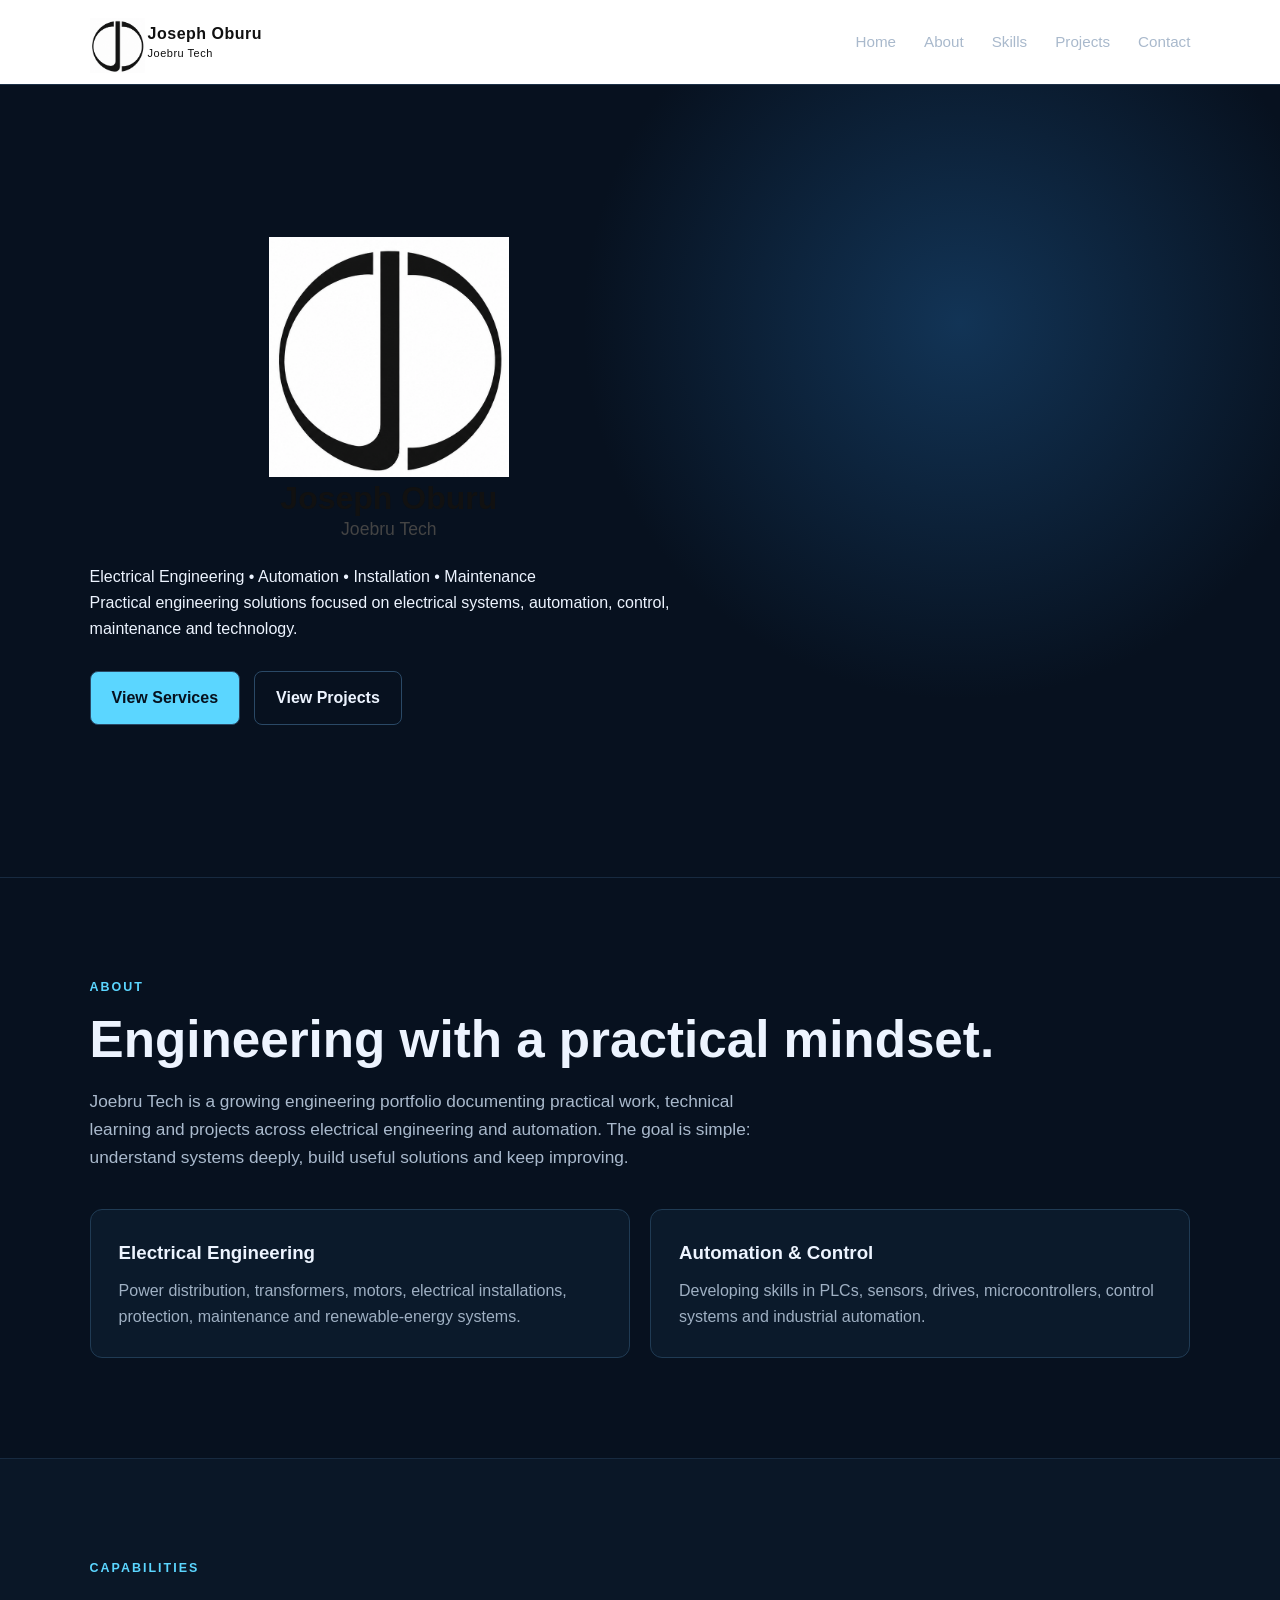
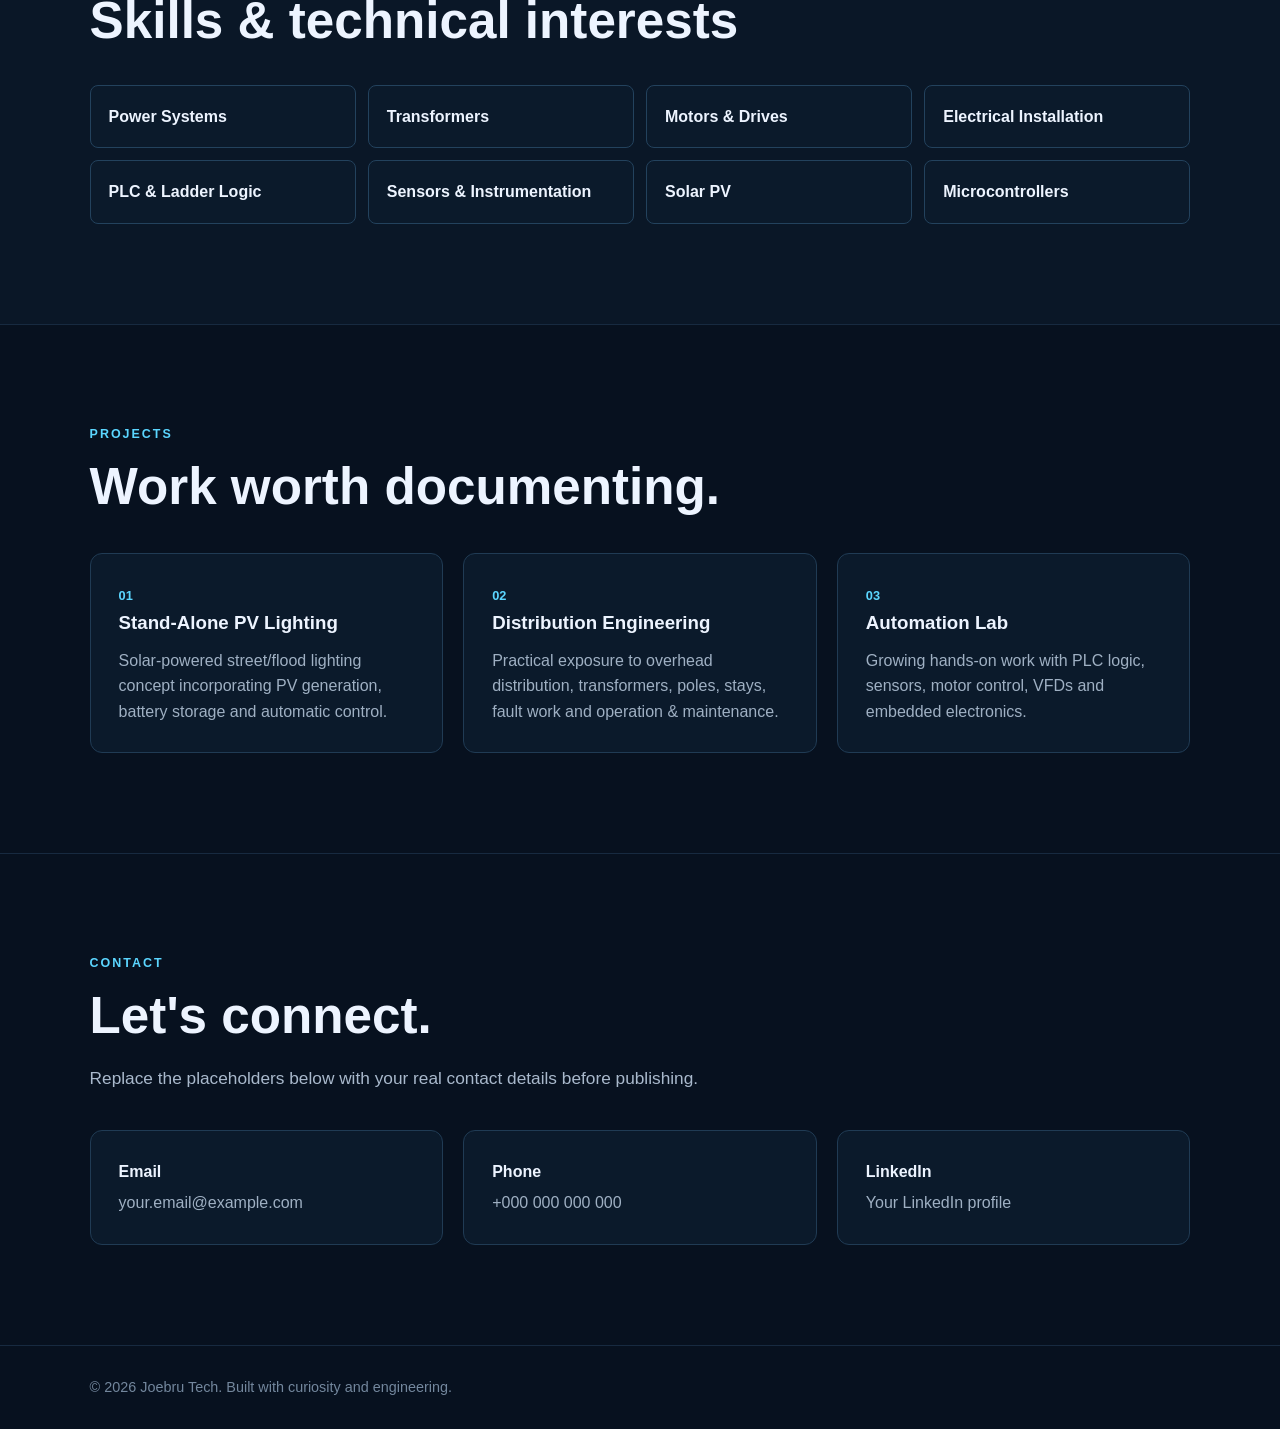
==== commit 7b601ef0: "Update index.html" ====
--- a/index.html
+++ b/index.html
@@ -11,7 +11,7 @@
   <header class="navbar">
   <a href="#home" class="logo">
     <div class="logo-mark">
-        <img src="logo.png" alt="Joseph Oburu - Joebru Tech" class="logo-img">
+        <img src="logo.png2" alt="Joseph Oburu - Joebru Tech" class="logo-img">
     </div>
 
     <div class="logo-text">
--- a/style.css
+++ b/style.css
@@ -11,7 +11,7 @@
   position: sticky; top: 0; z-index: 10;
   display: flex; align-items: center; justify-content: space-between;
   padding: 18px 7%;
-  background: rgba(7,17,31,.92);
+  background: rgba(ffffff);
   border-bottom: 1px solid #1c3047;
   backdrop-filter: blur(12px);
 }
@@ -97,7 +97,7 @@
 
 .hero-logo {
     display: block;
-    width: min(720px, 90vw);
+    width: min(280px, 90vw);
     height: auto;
     margin: 0 auto 30px;
     object-fit: contain;
@@ -321,14 +321,14 @@
 
 .navbar .logo-text .name {
     display: block;
-    color: #ffffff !important;
+    color: #071426 !important;
     font-size: 15px;
     font-weight: 700;
 }
 
 .navbar .logo-text .brand {
     display: block;
-    color: #ffffff !important;
+    color: #555555 !important;
     font-size: 11px;
     font-weight: 400;
     margin-top: 2px;
@@ -406,12 +406,39 @@
     background: transparent !important;
     mix-blend-mode: multiply;
 }
-
-
-
-
-
-
-
-
-
+/* Main home-page logo size */
+#home img {
+    width: 240px !important;
+    max-width: 70% !important;
+    height: auto !important;
+    display: block;
+    margin: 0 auto;
+}
+/* White header */
+.navbar {
+    background: #ffffff !important;
+}
+
+/* Header logo */
+.navbar .logo-mark img {
+    width: 55px !important;
+    height: auto !important;
+}
+
+/* Header text */
+.navbar .logo-text .name,
+.navbar .logo-text .brand {
+    color: #111111 !important;
+}
+
+/* Menu button */
+.navbar .menu-btn {
+    color: #111111 !important;
+}
+
+
+
+
+
+
+
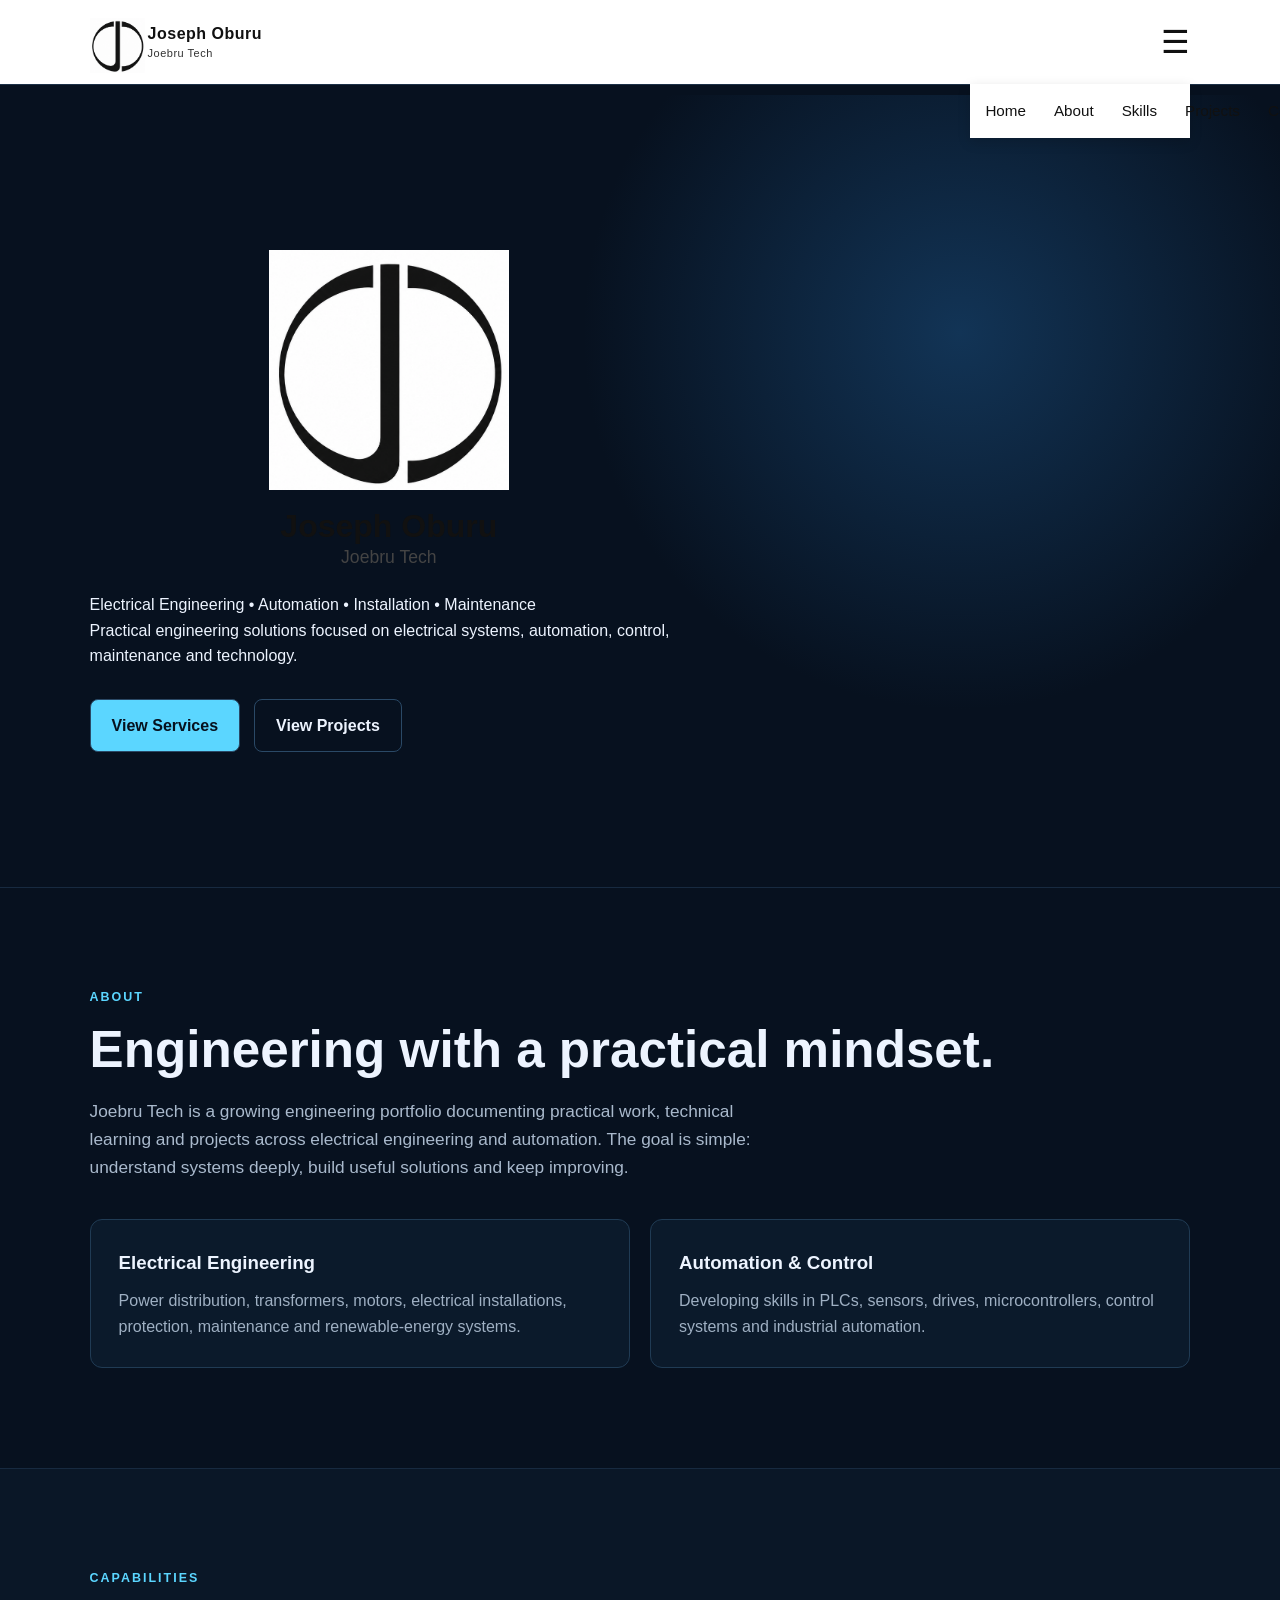
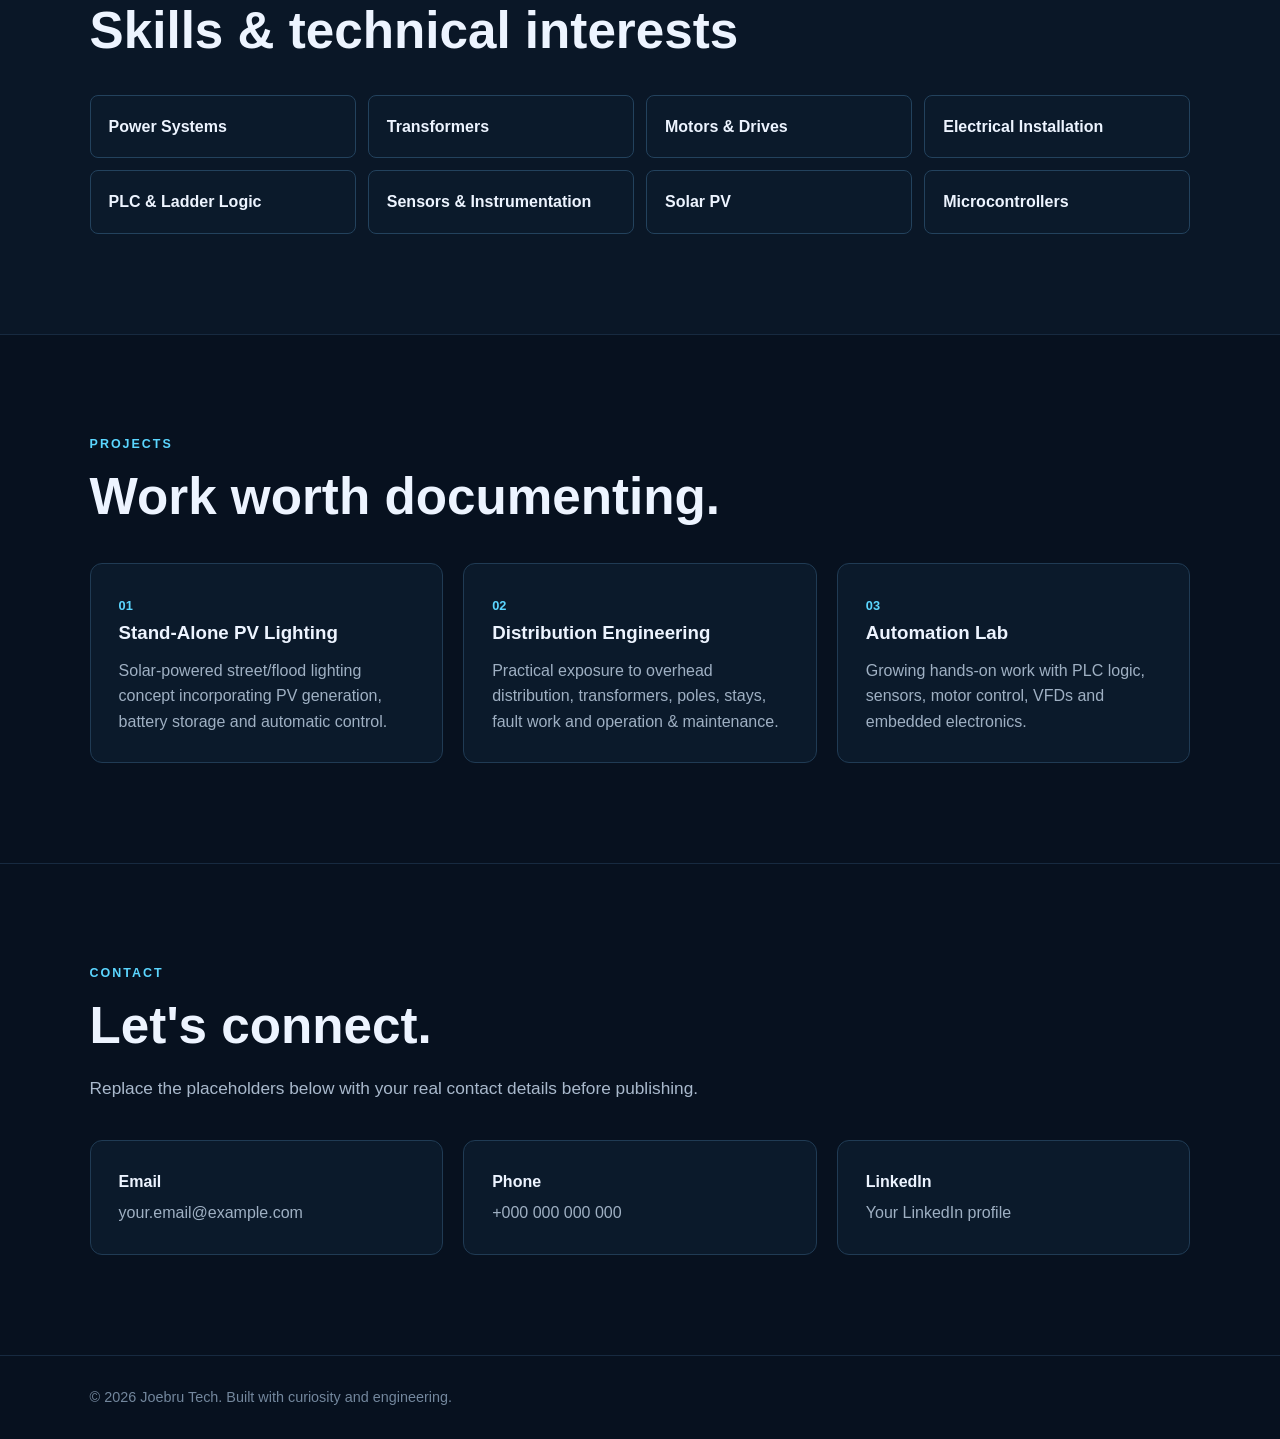
==== commit 5088c590: "Update index.html" ====
--- a/index.html
+++ b/index.html
@@ -3,9 +3,10 @@
 <head>
   <meta charset="UTF-8">
   <meta name="viewport" content="width=device-width, initial-scale=1.0">
-  <meta name="description" content="Joseph Oburu - Electrical Engineering and Automation through Joebru Tech. Explore electrical engineering, automation, installation, maintenance and engineering projects.">
+  <meta name="description" content="Joebru Tech — Electrical Engineering, Automation, Installation, Maintenance and practical engineering solutions.">
   <title>Joseph Oburu | Joebru Tech - Electrical Engineering & Automation</title>
   <link rel="stylesheet" href="style.css">
+  <link rel="icon" type="image/png" href="logo.png2">
 </head>
 <body>
   <header class="navbar">
--- a/style.css
+++ b/style.css
@@ -11,7 +11,7 @@
   position: sticky; top: 0; z-index: 10;
   display: flex; align-items: center; justify-content: space-between;
   padding: 18px 7%;
-  background: rgba(ffffff);
+  background: #ffffff;
   border-bottom: 1px solid #1c3047;
   backdrop-filter: blur(12px);
 }
@@ -435,10 +435,96 @@
 .navbar .menu-btn {
     color: #111111 !important;
 }
-
-
-
-
-
-
-
+/* Header appearance */
+.navbar {
+    background: #ffffff !important;
+}
+
+.navbar .logo-text,
+.navbar .logo-text .name,
+.navbar .logo-text .brand,
+.navbar nav a {
+    color: #111111 !important;
+}
+
+.navbar .menu-btn {
+    color: #111111 !important;
+}
+.navbar .logo-mark img {
+    width: 55px !important;
+    height: 55px !important;
+    object-fit: contain;
+}
+.navbar .logo-text .name {
+    color: #111111 !important;
+}
+
+.navbar .logo-text .brand {
+    color: #333333 !important;
+}
+
+.navbar .menu-btn {
+    color: #111111 !important;
+}
+
+#home img {
+    width: 240px !important;
+    max-width: 60% !important;
+    height: auto !important;
+    margin: 20px auto !important;
+}
+main {
+    padding-top: 10px !important;
+}
+
+#home {
+    margin-top: 0 !important;
+}
+
+#home img {
+    width: 240px !important;
+    max-width: 60% !important;
+    height: auto !important;
+    margin: 20px auto !important;
+}
+/* Make mobile menu button visible */
+.navbar .menu-btn {
+    display: block !important;
+    color: #111111 !important;
+    background: transparent !important;
+    border: none !important;
+    font-size: 32px !important;
+    cursor: pointer;
+    z-index: 1001 !important;
+}
+/* Mobile navigation dropdown */
+.navbar {
+    position: sticky !important;
+    top: 0;
+    z-index: 1000 !important;
+}
+
+.navbar nav {
+    position: absolute !important;
+    top: 100% !important;
+    right: 7% !important;
+    width: 220px;
+    background: #ffffff !important;
+    padding: 15px !important;
+    z-index: 1001 !important;
+    box-shadow: 0 4px 12px rgba(0,0,0,0.15);
+}
+
+
+
+
+
+
+
+
+
+
+
+
+
+
